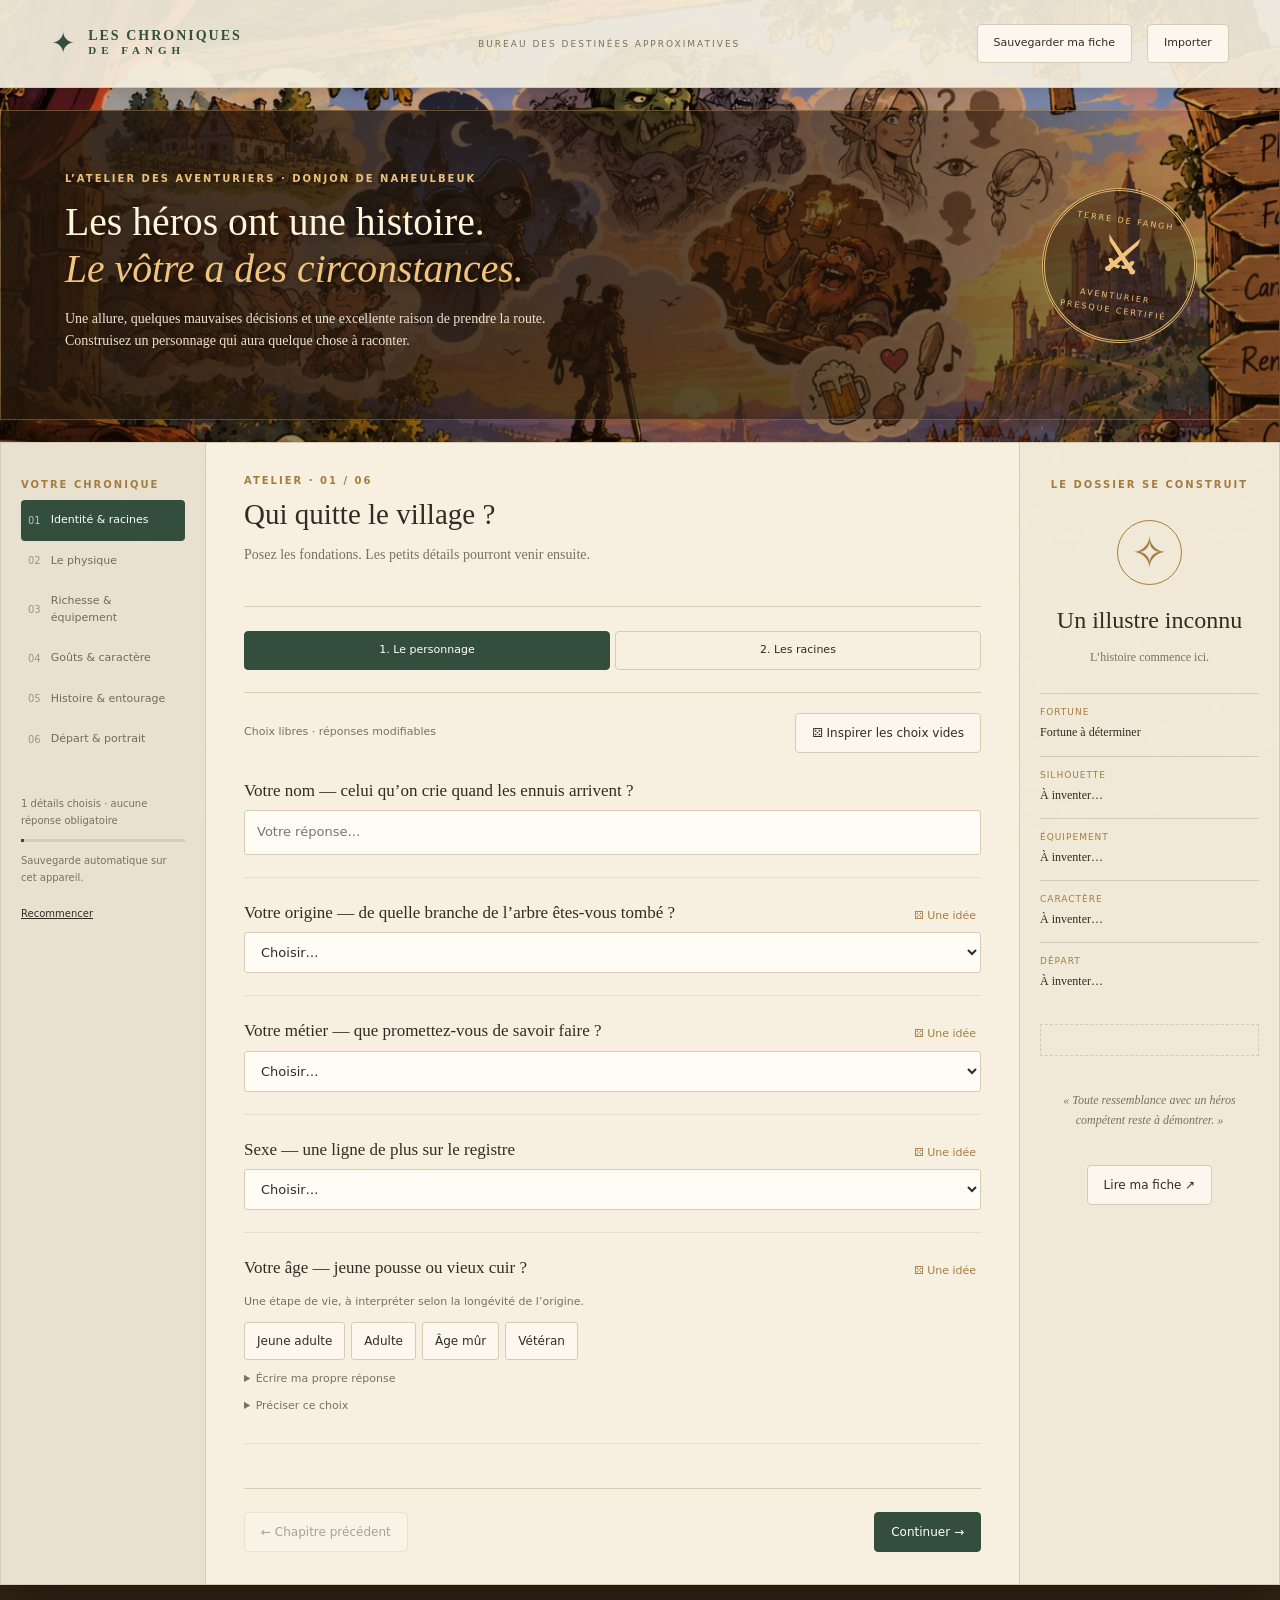
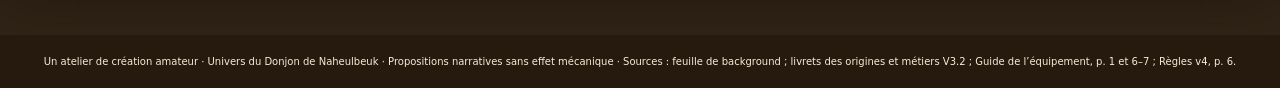
==== index.html @ 0cc98c42 "Add files via upload" ====
<!doctype html><html lang="fr"><meta charset="utf-8"><meta name="viewport" content="width=device-width,initial-scale=1"><meta name="description" content="Un atelier de background pour vos aventuriers du Donjon de Naheulbeuk. Choisissez, inventez, racontez."><title>Les Chroniques de Fangh — Atelier de background</title><link rel="stylesheet" href="style.css"><body><header><a class="brand" href="#">✦ <span>LES CHRONIQUES <small>DE FANGH</small></span></a><span class="topnote">BUREAU DES DESTINÉES APPROXIMATIVES</span><button id="save">Sauvegarder ma fiche</button><button id="load">Importer</button><input id="file" type="file" accept="application/json" hidden></header><div class="intro"><div><p class="eyebrow">L’ATELIER DES AVENTURIERS · DONJON DE NAHEULBEUK</p><h1>Les héros ont une histoire.<br><em>Le vôtre a des circonstances.</em></h1><p>Une allure, quelques mauvaises décisions et une excellente raison de prendre la route.<br>Construisez un personnage qui aura quelque chose à raconter.</p></div><div class="seal" aria-hidden="true"><span>TERRE DE FANGH</span><b>⚔</b><span>AVENTURIER<br>PRESQUE CERTIFIÉ</span></div></div><main><aside><p class="eyebrow">VOTRE CHRONIQUE</p><nav id="steps" aria-label="Étapes de création"></nav><div class="asidefoot"><span id="progressText"></span><div class="track"><div id="progress"></div></div><p>Sauvegarde automatique sur cet appareil.</p><button id="reset" class="quiet">Recommencer</button></div></aside><section class="workspace"><div id="editor"></div><div class="bottomnav"><button id="prev">← Chapitre précédent</button><button id="next" class="primary">La suite de l’histoire →</button></div></section><aside class="preview"><p class="eyebrow">LE DOSSIER SE CONSTRUIT</p><div class="crest">✧</div><h2 id="charName">Un illustre inconnu</h2><p id="charDesc">L’histoire commence ici.</p><div id="recap"></div><p class="inknote">« Toute ressemblance avec un héros compétent reste à démontrer. »</p><button id="showSheet">Lire ma fiche ↗</button></aside></main><footer>Un atelier de création amateur · Univers du Donjon de Naheulbeuk · Propositions narratives sans effet mécanique · Sources : feuille de background ; livrets des origines et métiers V3.2 ; Guide de l’équipement, p. 1 et 6–7 ; Règles v4, p. 6.</footer><dialog id="modal"><button id="close" class="close" aria-label="Fermer">×</button><div id="modalbody"></div></dialog><div id="toast" role="status"></div><script src="data.js"></script><script src="geography-data.js"></script><script src="geography.js"></script><script src="relationships.js"></script><script src="appearance.js"></script><script src="vendor/pdf-lib.min.js"></script><script src="portrait.js"></script><script src="narrative.js"></script><script src="pdf-export.js"></script><script src="app.js"></script></body></html>
---- style.css ----
:root{--paper:#f6efdd;--ink:#302b24;--muted:#79715f;--green:#334e3c;--gold:#a47c3f;--line:#d6cbb4}*{box-sizing:border-box}body{margin:0;background:#eee6d3;color:var(--ink);font:15px/1.6 Georgia,serif;background-image:radial-gradient(#8e795517 .7px,transparent .7px);background-size:6px 6px}button,input,select,textarea{font:inherit}button,a,input,select,textarea{outline-offset:4px}button{cursor:pointer;border:1px solid var(--line);background:#fbf7ee;color:var(--ink);padding:10px 16px;border-radius:4px;font:12px/1.5 system-ui}button:hover{border-color:var(--gold);background:#e9dfc8}header{height:88px;border-bottom:1px solid var(--line);display:flex;align-items:center;gap:15px;padding:0 4vw;background:#f6efdf}.brand{display:flex;gap:13px;color:var(--green);text-decoration:none;font-size:29px;line-height:1.1}.brand span{font:bold 14px Georgia;letter-spacing:2px}.brand small{display:block;font-size:11px;letter-spacing:5px}.topnote{margin:auto;font:9px system-ui;letter-spacing:2px;color:var(--muted)}.intro{max-width:1440px;margin:auto;padding:44px 5vw 38px;display:flex;align-items:center;justify-content:space-between;gap:20px}.eyebrow{font:10px system-ui;letter-spacing:2px;color:var(--gold);font-weight:650}h1{font-size:clamp(30px,3.1vw,46px);line-height:1.18;font-weight:400;margin:15px 0}h1 em{color:var(--green)}.intro p:not(.eyebrow){color:var(--muted);font-size:14px}.seal{transform:rotate(8deg);width:155px;height:155px;border:3px double #a18556;border-radius:50%;display:flex;flex-direction:column;align-items:center;justify-content:center;color:#9c7c49;flex-shrink:0}.seal span{font:8px/1.7 system-ui;letter-spacing:2px;text-align:center}.seal b{font-size:45px;line-height:1.4}main{max-width:1440px;margin:0 auto 50px;display:grid;grid-template-columns:210px minmax(0,1fr) 270px;background:var(--paper);border:1px solid var(--line);box-shadow:0 16px 40px #4d3b1c0d}aside{padding:26px 20px}main>aside:first-child{background:#e9e2cf;border-right:1px solid var(--line)}nav button{display:flex;gap:10px;align-items:center;text-align:left;border:0;background:none;width:100%;padding:12px 7px;color:#716b5e;font-size:12px}nav button.active{background:var(--green);color:#fff}nav button .num{opacity:.65;font-size:10px}nav button .done{margin-left:auto;color:#728661}.asidefoot{margin-top:35px;font:10px/1.7 system-ui;color:var(--muted)}.track{height:3px;background:var(--line);margin:10px 0}.track>div{height:3px;background:var(--green);transition:width .3s}.quiet{border:0;background:transparent;padding-left:0;text-decoration:underline;font-size:10px}.workspace{padding:34px 36px;min-width:0}h2{font-size:29px;line-height:1.3;font-weight:400;margin:10px 0}.lede{color:var(--muted);font-size:14px;margin:0 0 22px}.chapterhead{border-bottom:1px solid var(--line);padding-bottom:18px;margin-bottom:24px}.chapterhead .eyebrow{margin:0}.field{margin:0 0 25px}.field label{display:block;font-size:16px;margin-bottom:7px}.help{font:11px/1.6 system-ui;color:var(--muted);margin:5px 0 10px}input,select,textarea{width:100%;color:var(--ink);border:1px solid var(--line);padding:11px 12px;border-radius:3px;background:#fffcf5;font:13px/1.6 system-ui}textarea{resize:vertical;min-height:85px}.choices{display:flex;flex-wrap:wrap;gap:7px;margin-bottom:10px}.choices button{font-size:11px;padding:8px 10px;text-align:left}.choices button.selected{background:var(--green);border-color:var(--green);color:white}.fieldtop{display:flex;justify-content:space-between;gap:15px}.dice{background:none;padding:0 5px;border:0;white-space:nowrap;color:var(--gold);font-size:11px}.primary{background:var(--green);color:#fff;border-color:var(--green)}.primary:hover{background:#41614a;color:#fff}.bottomnav{display:flex;justify-content:space-between;gap:10px;margin-top:32px;padding-top:23px;border-top:1px solid var(--line)}.preview{border-left:1px solid var(--line);background:#f1ead8;text-align:center}.crest{border:1px solid var(--gold);color:var(--gold);border-radius:50%;width:65px;height:65px;font-size:44px;line-height:65px;margin:30px auto 20px}.preview h2{font-size:24px}.preview>p:not(.eyebrow){font-size:12px;color:var(--muted)}#recap{text-align:left;margin-top:26px}#recap p{font-size:12px;padding:13px 0;border-top:1px solid var(--line);margin:0}#recap b{display:block;font:9px system-ui;letter-spacing:1px;color:var(--gold);margin-bottom:6px}.inknote{font-style:italic;margin:35px 0}.notice{border-left:3px solid var(--gold);padding:12px 15px;background:#e7ddc666;font:12px/1.7 system-ui;margin:18px 0}.toolbar{display:flex;flex-wrap:wrap;gap:8px;margin:22px 0}.sheet h3{font-size:19px;font-weight:400;color:var(--green);border-bottom:1px solid var(--line);padding-bottom:8px;margin-top:26px}.sheet p{font-size:14px;white-space:pre-line}.sheet dl{display:grid;grid-template-columns:155px 1fr;gap:8px 18px;font-size:13px}.sheet dt{color:var(--muted)}.sheet dd{margin:0;white-space:pre-line}.tag{font:10px system-ui;color:var(--gold);letter-spacing:2px}.decorgrid{display:grid;grid-template-columns:1fr 1fr;gap:10px;margin:20px 0}.decor{min-height:115px;position:relative;overflow:hidden;text-align:left;background:linear-gradient(145deg,#d5d9bf,#eee4cc);padding:18px}.decor:before{content:'✧';position:absolute;font:80px Georgia;right:8px;bottom:-18px;color:#64745330}.decor b{display:block;font:16px Georgia;margin-bottom:8px}.decor.selected{outline:2px solid var(--green);background:#dce0cc}.decor small{font-size:11px}.imgpreview{max-width:100%;max-height:500px;display:block;margin:20px auto}.checkline{display:flex;gap:9px;align-items:center;font:12px system-ui}.checkline input{width:auto}dialog{border:1px solid var(--line);border-radius:5px;background:var(--paper);color:var(--ink);max-width:850px;width:92vw;padding:35px;max-height:90vh}dialog::backdrop{background:#1d241bb8}.close{float:right;font-size:20px;padding:0 10px}footer{text-align:center;font:10px/1.7 system-ui;color:var(--muted);padding:0 20px 25px}#toast{position:fixed;bottom:25px;left:50%;transform:translateX(-50%);background:var(--green);color:white;padding:12px 22px;border-radius:4px;font:13px system-ui;display:none;z-index:5}button:disabled{opacity:.4;cursor:default}@media(min-width:1450px){main{margin-left:auto;margin-right:auto}}@media(max-width:1100px){main{grid-template-columns:180px minmax(0,1fr);margin:0 20px 30px}.preview{display:none}.workspace{padding:25px}.topnote{display:none}header{gap:8px}.brand{margin-right:auto}}@media(max-width:650px){header{height:auto;min-height:80px;padding:15px;flex-wrap:wrap}.brand{width:100%;font-size:20px}header button{font-size:10px}.intro{padding:24px}.intro br{display:none}.seal{display:none}main{display:block;margin:0 10px 25px}main>aside:first-child{padding:15px;border-right:0;border-bottom:1px solid var(--line)}nav{display:flex;overflow-x:auto;gap:5px}nav button{width:auto;white-space:nowrap;font-size:10px;padding:8px}.asidefoot{margin-top:8px}.asidefoot p,.asidefoot .quiet{display:none}.workspace{padding:22px 18px}.decorgrid{grid-template-columns:1fr}.bottomnav button{font-size:10px}.sheet dl{grid-template-columns:1fr;gap:4px}.sheet dd{margin-bottom:12px}}@media print{body{background:white}body>header,.intro,body>main,footer,dialog>.close,.toolbar,#toast{display:none!important}dialog{position:static;display:block!important;max-height:none;max-width:none;width:100%;border:0;padding:0;overflow:visible}dialog:not([open]){display:none!important}.sheet h3{break-after:avoid}.sheet dl{break-inside:avoid}.sheet p{orphans:3;widows:3}}
/* Atelier v2 : choix courts et progression par groupes. */
.paneltabs{display:flex;gap:5px;flex-wrap:wrap;padding-bottom:22px;border-bottom:1px solid var(--line);margin-bottom:20px}.paneltabs button{flex:1;white-space:nowrap;background:transparent;font-size:11px}.paneltabs button.active{background:var(--green);color:#fff;border-color:var(--green)}.chaptertools{display:flex;align-items:center;justify-content:space-between;gap:15px;margin-bottom:25px}.chaptertools .help{margin:0}.fieldgrid{display:grid;grid-template-columns:1fr;gap:10px}.fieldgrid>.field{border-bottom:1px solid #d6cbb480;padding:0 0 22px;margin-bottom:12px;min-width:0}.field label{font-size:17px}.field label small{font:10px system-ui;color:var(--muted)}.choices{gap:6px;margin:10px 0}.choices button{background:#fcf8ef;font-size:12px;padding:9px 12px;border-radius:3px;min-height:37px}.choices button:disabled{opacity:.32;text-decoration:line-through;cursor:not-allowed}.tick{display:inline-block;width:16px;opacity:.7}.customanswer,.precision{font:11px/1.6 system-ui;color:var(--muted);margin:10px 0 6px}.customanswer summary,.precision summary{cursor:pointer;display:list-item}.customanswer[open],.precision[open]{padding:10px;background:#e9e0cb70}.customanswer input,.precision input{margin-top:8px;font-size:12px}.customanswer button{margin-top:7px;padding:6px 12px}.clearfield{background:none;border:0;color:var(--muted);font-size:10px;padding:2px 0;text-decoration:underline}.kit{padding:20px 22px;background:#e8e8d8;border:1px solid #bfc6b0;border-radius:4px;margin:25px 0 10px}.kit h3{font-size:20px;font-weight:400;margin:8px 0 15px}.kit p:not(.eyebrow):not(.help){white-space:pre-line;font-size:13px}.kit p:first-child{margin-top:0}.kit p:last-child{margin-bottom:0}.wealthtiers{display:grid;grid-template-columns:repeat(5,1fr);gap:6px;margin:15px 0}.wealthcard{padding:12px 5px;min-width:0;background:#efe5cd}.wealthcard b{font:11px/1.4 system-ui;display:block}.wealthcard span{display:block;font:10px system-ui;color:var(--muted);margin-top:7px}.wealthcard.selected{background:var(--green);color:#fff;border-color:var(--green)}.wealthcard.selected span{color:#e4eadb}.goldrow{display:flex;align-items:center;gap:10px;flex-wrap:wrap}.goldrow label{font:11px system-ui;white-space:nowrap}.goldrow select{width:115px}.goldrow #diceFaces{font-size:30px;color:var(--green)}.validation{background:#ede0c8;border-left:3px solid #af783d;padding:10px 14px;font:12px/1.6 system-ui}.migration{font:11px/1.6 system-ui;background:#e4e8db;border:1px solid #bec6b0;padding:10px 12px;margin-bottom:20px}.migration button{border:0;background:none;text-decoration:underline;padding:0;font-size:11px;color:var(--green)}.creatureline{margin:13px 0}.creatureline label{font:12px system-ui}.outputsection{margin-top:25px;padding-bottom:22px;border-bottom:1px solid var(--line)}.outputsection>p:not(.eyebrow):not(.help){font-size:14px}.outputsection .fieldgrid{grid-template-columns:1fr 1fr;margin-top:20px}.outputsection label:not(.checkline){display:block;font:12px system-ui;margin:12px 0 8px}.minioutfit{font:11px system-ui;color:var(--gold);padding:15px;border:1px dashed var(--line);margin-top:20px}.legacy{font:12px system-ui}.legacy dt{color:var(--gold);margin-top:12px}.legacy dd{white-space:pre-line;margin:4px 0 10px}.sheet .tag{line-height:1.8}dialog .sheet dl{grid-template-columns:180px 1fr}nav button{font-size:11px}.bottomnav{position:relative}header button{font-size:11px}.preview{position:relative}.preview #showSheet{position:sticky;top:20px}.help{line-height:1.7}.notice{line-height:1.7}#modalbody{clear:both}.close{position:sticky;top:0;z-index:2;float:right;background:var(--paper)}@media(min-width:1250px){.workspace{padding:32px 38px}main{grid-template-columns:205px minmax(0,1fr) 260px}}@media(max-width:750px){.wealthtiers{grid-template-columns:repeat(3,1fr)}.goldrow button{font-size:10px}.paneltabs button{font-size:10px;padding:8px}.chaptertools{align-items:flex-start}.chaptertools button{font-size:10px}.outputsection .fieldgrid{grid-template-columns:1fr}}@media(max-width:650px){.fieldgrid{gap:4px}.choices button{font-size:11px;padding:8px 10px}.field label{font-size:16px}.paneltabs{gap:5px}.paneltabs button{white-space:normal}.wealthtiers{grid-template-columns:repeat(2,1fr)}.wealthcard:last-child{grid-column:1/-1}.goldrow{gap:8px}.kit{padding:15px}.decorgrid{grid-template-columns:1fr 1fr}.decor{padding:12px;min-height:115px}.decor b{font-size:15px}.decor small{font-size:10px}.outputsection .toolbar button{font-size:10px}dialog{padding:20px}dialog .sheet dl{grid-template-columns:1fr}.chaptertools>.help{max-width:110px}}@media print{.sheet h3{break-after:avoid}.sheet p{white-space:pre-line}.sheet dl{break-inside:auto}.sheet dt,.sheet dd{break-inside:avoid}.sheet dt{break-after:avoid}.sheet .help{font-size:10px}.sheet .tag{font-size:10px}}
/* Le même atelier illustré accompagne tous les chapitres. */
body{background:#302417 url('assets/atelier-fangh.jpg') center top / cover fixed no-repeat;position:relative;isolation:isolate}body:before{content:'';position:fixed;inset:0;background:linear-gradient(180deg,#20140715,#20140755 35%,#2014078a);z-index:-1;pointer-events:none}header{background:#f6efdfed;box-shadow:0 4px 20px #1e100d35}.intro{min-height:310px;margin:22px auto;padding-top:38px;padding-bottom:38px;background:linear-gradient(90deg,#24170cdb 0%,#24170c9c 60%,#24170c18);border:1px solid #c5a05b66;box-shadow:0 10px 28px #1e100d33}.intro h1{color:#fff5da;text-shadow:0 2px 8px #0008}.intro h1 em{color:#f1c47d}.intro .eyebrow{color:#ebc17a}.intro p:not(.eyebrow){color:#eee3cd}.seal{color:#f1c47d;border-color:#e1ba73;background:#24170c70;margin-right:18px}main{background:#f6efddf5;box-shadow:0 16px 50px #160b0870}.workspace{background:#f8f1e2f7}main>aside:first-child{background:#e9e2cfee}.preview{background:#f1ead8ed}footer{color:#f7ecd7;background:#25190cd6;padding:18px 25px;margin-top:25px}.sheetbanner{width:100%;height:175px;object-fit:cover;object-position:center;display:block;margin-bottom:25px;border-radius:3px}.sheetportrait{text-align:center;margin:24px 0}.sheetportrait img{max-width:100%;max-height:360px;object-fit:contain;border:1px solid var(--line);background:#ede3cf;padding:8px}.narrative-sheet h2{font-size:32px;color:var(--green)}.narrative-sheet .narrative-category{margin-top:25px}.narrative-sheet .narrative-category h3{font-size:21px;padding:10px 14px;background:#e9dfc6;border-left:3px solid var(--gold);margin-bottom:15px}.narrative-sheet p{line-height:1.75}.narrative-sheet .narrative-category p{white-space:pre-line;margin:10px 0}.narrative-sheet .eyebrow{margin-top:12px}.sheetbanner+ .eyebrow{font-size:9px}@media(max-width:650px){body{background-attachment:scroll;background-size:auto 100vh;background-repeat:repeat-y}.intro{margin:12px 10px;min-height:230px;padding:22px;background:linear-gradient(90deg,#24170ce8,#24170c7a)}.intro p:not(.eyebrow){font-size:13px}.intro h1{font-size:30px}.sheetbanner{height:115px}.narrative-sheet h2{font-size:26px}footer{margin-top:15px}}@media print{body{background:white!important}body:before{display:none}dialog{background:white}.sheetbanner{height:125px}.narrative-category{break-inside:auto}.narrative-category h3{break-after:avoid}.narrative-category p{orphans:3;widows:3}.sheetportrait{break-inside:avoid}.sheetportrait img{max-height:250px}}
.geography{width:100%;font:13px/1.65 system-ui}.geography>label,.geography .georow label{display:block;font:12px/1.6 system-ui;margin:17px 0 7px}.georow{display:grid;grid-template-columns:170px minmax(0,1fr);gap:12px}.geosources{margin:18px 0}.geosources article{padding:15px 17px;border-left:3px solid var(--gold);background:#e9dfc980;margin:10px 0}.geosources b{display:block;font:18px Georgia;color:var(--green)}.geosources .tag{font-size:9px;letter-spacing:1px}.geosources p{font-size:12px;margin:8px 0}.geosources a,.catalogue a{color:var(--green);font:11px system-ui;text-decoration:underline}.location-preview{white-space:pre-line;padding:13px;background:#dce4d3;border:1px solid #aeba9f;border-radius:3px;margin-top:16px;font:13px/1.7 Georgia}.catalogue{display:grid;grid-template-columns:1fr 1fr;gap:12px;margin-top:20px}.catalogue article{padding:15px;background:#ece2cc;border:1px solid var(--line)}.catalogue article[hidden]{display:none}.catalogue h3{font-size:19px;color:var(--green);margin:0}.catalogue p{font-size:12px}.catalogue button{display:block;margin-top:10px}.sideequipment{font:11px/1.75 system-ui;max-height:65vh;overflow:auto;padding-right:5px}.sideequipment h3{font:19px Georgia;color:var(--green)}.sideequipment p{white-space:pre-line!important;font-size:11px!important}.workspace #equipmentPreview{position:sticky;top:10px;z-index:2;max-height:220px;overflow:auto;background:#e8e8d8fa;box-shadow:0 6px 14px #2e392015;margin:15px 0 28px}.workspace #equipmentPreview h3{font-size:19px}.workspace #equipmentPreview p{font-size:12px}.workspace #equipmentPreview .help{font-size:10px}@media(max-width:650px){.georow{grid-template-columns:1fr}.catalogue{grid-template-columns:1fr}.geography .georow label{margin-top:9px}.workspace #equipmentPreview{top:4px;max-height:160px;margin-bottom:20px}.workspace #equipmentPreview .eyebrow{font-size:8px;letter-spacing:1px}.workspace #equipmentPreview h3{font-size:17px;margin:6px 0}.workspace #equipmentPreview p:not(.help){font-size:11px}}
.person-card{padding:18px;border:1px solid var(--line);border-radius:4px;background:#eee5d1;margin:14px 0}.person-top{display:flex;align-items:center;justify-content:space-between;gap:15px;margin-bottom:15px}.person-top h3{font:20px Georgia;color:var(--green);margin:0}.person-top button{font-size:10px;padding:5px 9px}.person-grid{display:grid;grid-template-columns:1fr 1fr;gap:12px}.person-card label{font:12px/1.6 system-ui;margin:12px 0 6px}.person-card textarea{min-height:90px}.people-empty{font:14px/1.8 Georgia;background:#eee6d3;border:1px dashed var(--gold);padding:24px;color:var(--muted)}.belief-heading{font:23px Georgia;color:var(--green);padding-top:18px;border-top:2px solid var(--line);margin:15px 0 12px}.event-departure{background:#dce6d5;padding:14px;border:1px solid #a8b59c;line-height:1.8;align-items:flex-start}.event-departure input{margin-top:4px}.event-departure + .help{margin-top:10px}.people-editor .help{font-size:11px}@media(max-width:650px){.person-grid{grid-template-columns:1fr}.person-card{padding:13px}.person-top h3{font-size:18px}.event-departure{padding:11px}}
.origin-redesign .geo-step{font:600 12px/1.7 system-ui;color:var(--green);letter-spacing:.2px;margin:22px 0 9px}.origin-card{background:#e8e3cf;border:1px solid #bbc6ac;padding:16px;margin:16px 0}.origin-card>b{font:22px Georgia;color:var(--green)}.origin-card>p{font:12px/1.7 system-ui}.origin-card button{font-size:11px}.geo-results{display:grid;gap:7px;max-height:300px;overflow:auto;margin:10px 0}.geo-results button{text-align:left;display:flex;flex-direction:column;gap:4px;background:#fcf7eb}.geo-results b{font:16px Georgia;color:var(--green)}.geo-results small{font:10px/1.5 system-ui;color:var(--muted)}.origin-redesign .checkline{font:12px/1.8 system-ui;margin-bottom:22px}.origin-redesign .location-preview{margin:22px 0 15px}.fieldtop label{line-height:1.5;max-width:90%}@media(max-width:650px){.origin-card{padding:13px}.origin-redesign .geo-step{margin-top:18px}.geo-results{max-height:230px}.fieldtop label{font-size:15px}}
.catalogue-root{border:1px solid var(--line);background:#e7dec8;margin:15px 0;padding:12px}.catalogue-root>summary{cursor:pointer;font:bold 19px Georgia;color:var(--green);padding:6px}.catalogue-root small{font:10px system-ui;color:var(--muted);margin-left:10px}.catalogue-region{background:#f7efdf;border:1px solid var(--line);padding:10px;margin:10px 0 0 12px}.catalogue-region>summary{font:16px Georgia;cursor:pointer;color:var(--green)}.creature-preference{border:1px solid var(--line);padding:14px;margin:16px 0;background:#eee6d4}.creature-preference h3{font:18px/1.5 Georgia;color:var(--green)}.creature-preference details{padding:9px 0;border-top:1px solid var(--line)}.creature-preference summary{cursor:pointer;font:12px system-ui}.selected-creatures{display:flex;gap:5px;flex-wrap:wrap;margin-bottom:12px}.selected-creatures button{font-size:10px;background:var(--green);color:white;padding:5px 8px}.creature-preference>label{font:12px/1.6 system-ui;margin-top:12px}.creature-preference .checkline{padding:12px;background:#e1e7d7}.hair-row-label{font:12px system-ui;color:var(--green)}@media(max-width:650px){.catalogue-root{padding:8px}.catalogue-region{margin-left:5px}.creature-preference{padding:10px}.catalogue-root>summary{font-size:17px}}
.portrait-editor{display:flex;align-items:flex-start;gap:20px;margin:18px 0}.portrait-frame{position:relative;display:block;overflow:hidden;flex:0 0 145px;width:145px;aspect-ratio:4/5;padding:0;border:1px solid #9b8257;border-radius:2px;background:#f3eddf;color:var(--green);text-align:center}.portrait-frame img{display:block;width:100%;height:100%;object-fit:cover}.portrait-frame span{display:block;line-height:1.7;padding:12px;font:16px/1.7 Georgia}.portrait-frame small{font:11px/1.5 system-ui}.portrait-settings{flex:1;min-width:0}.portrait-settings label{display:block;font:11px system-ui;margin:9px 0}.portrait-settings input[type=range]{display:block;width:100%;padding:0;margin-top:5px;accent-color:var(--green)}.sheet-first{display:grid;grid-template-columns:145px 1fr;gap:22px;align-items:start;border-bottom:1px solid var(--line);padding-bottom:16px;margin-bottom:18px}.sheet-first .portrait-editor{display:block;margin:0}.sheet-first .portrait-settings{margin-top:12px}.narrative-sheet{background:#fffdf8}.narrative-sheet .narrative-category h3{font:600 19px/1.3 Georgia;color:#344b3a;border-bottom:1px solid #c8b68c;padding-bottom:6px;margin:21px 0 9px}.narrative-category h3 span{font:10px system-ui;color:#8b7044;margin-right:5px}.narrative-sheet .narrative-category p{font:15px/1.5 Georgia;margin:7px 0;white-space:pre-line}.narrative-sheet .sheet-first h2{font:30px/1.15 Georgia}.narrative-sheet .sheetbanner{display:none}@media(max-width:550px){.portrait-editor{gap:12px}.portrait-frame{flex-basis:115px;width:115px}.sheet-first{grid-template-columns:115px 1fr;gap:14px}.sheet-first .portrait-settings{grid-column:1/-1}.narrative-sheet .sheet-first h2{font-size:24px}}@media print{.portrait-settings,.sheet [data-pdf]{display:none!important}.portrait-frame{border:1px solid #aaa;pointer-events:none}.narrative-sheet{background:white!important}.sheet-first{grid-template-columns:120px 1fr}.narrative-sheet .narrative-category p{font-size:11pt;line-height:1.25}.narrative-sheet .narrative-category h3{font-size:14pt}}
.recap-row{display:grid;grid-template-columns:minmax(110px,30%) 1fr;gap:12px;border-bottom:1px solid #d8cfbd70;padding:5px 0;font:13px/1.4 Georgia}.recap-row b{font-weight:600;color:#354536}.recap-row span{white-space:pre-line;overflow-wrap:anywhere}@media(max-width:500px){.recap-row{grid-template-columns:1fr;gap:2px}}@media print{.recap-row{font-size:10pt;grid-template-columns:145px 1fr;break-inside:avoid}}
.narrative-sheet{position:relative;isolation:isolate}.narrative-sheet::after{content:"";position:absolute;right:0;bottom:22px;width:330px;height:220px;background:url('assets/pdf/souvenirs-v1.png') center/contain no-repeat;opacity:.15;pointer-events:none;z-index:-1}@media print{.narrative-sheet::after{display:none}}
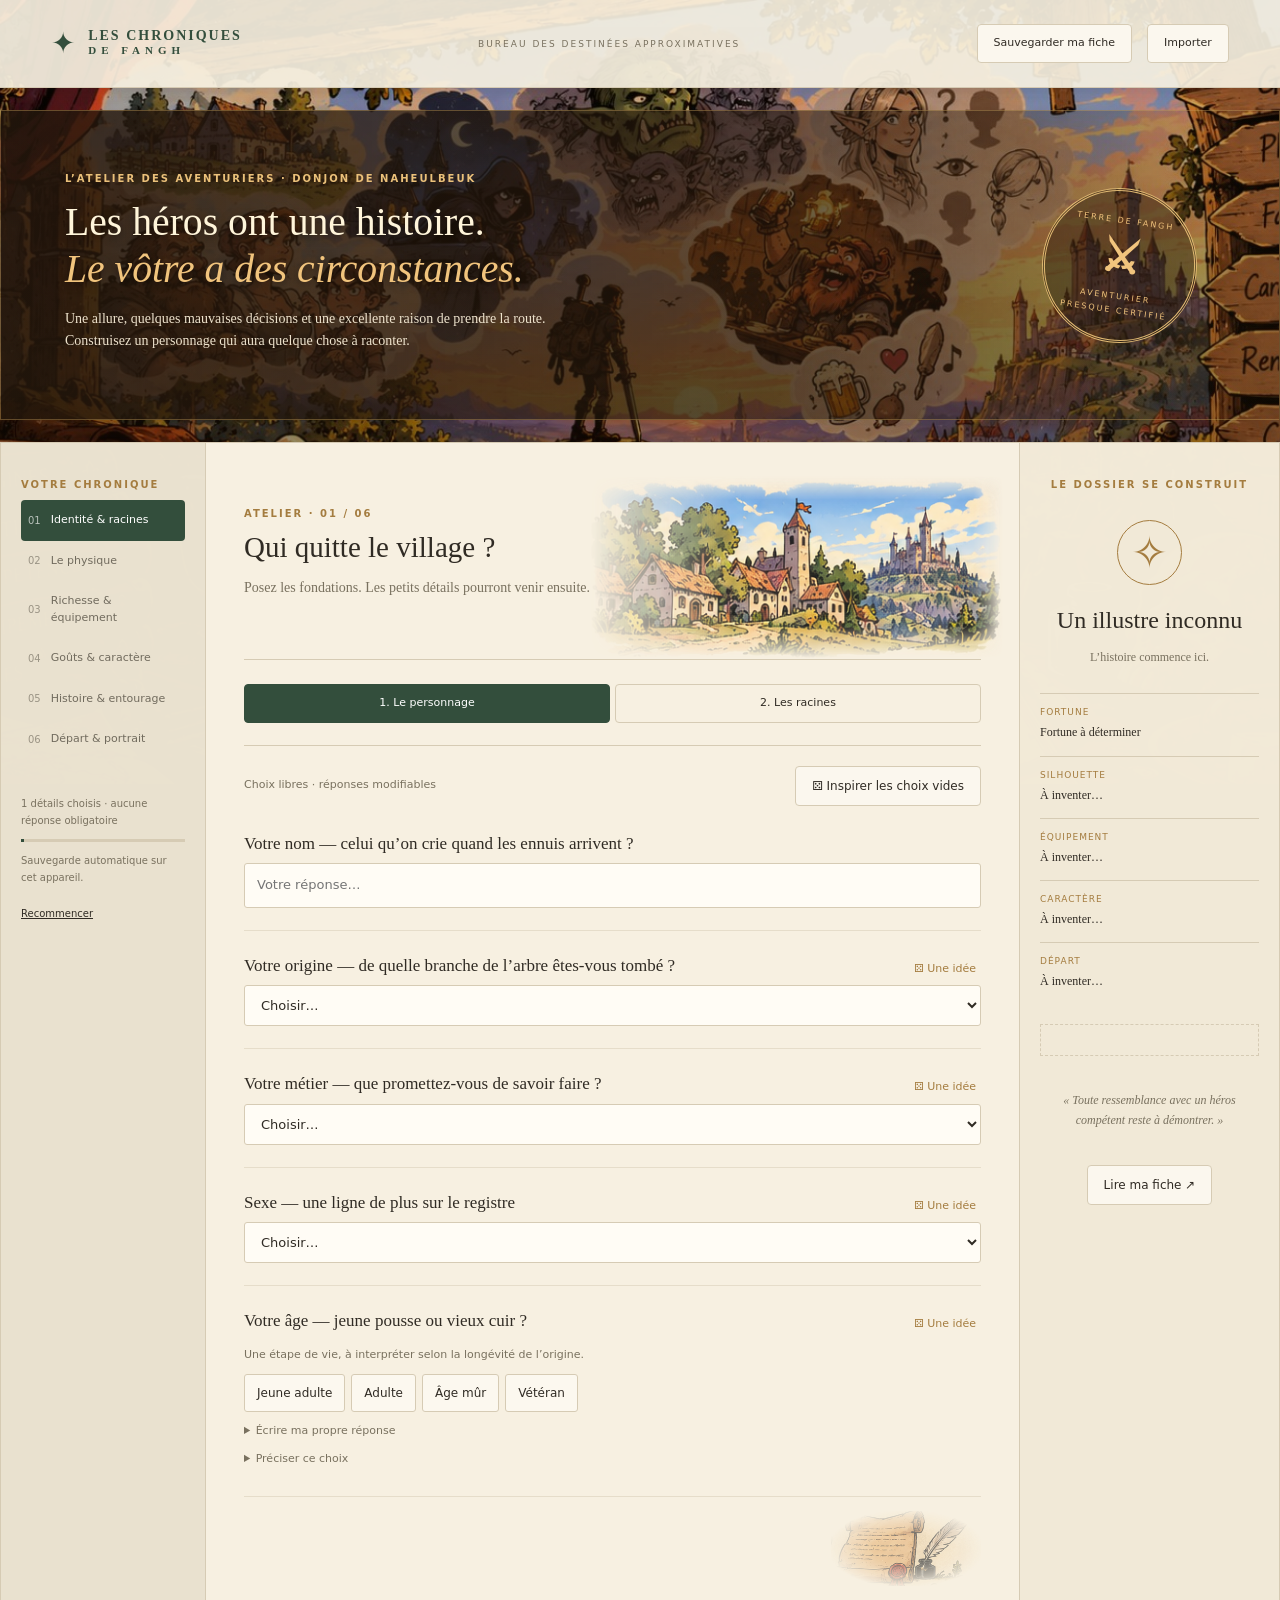
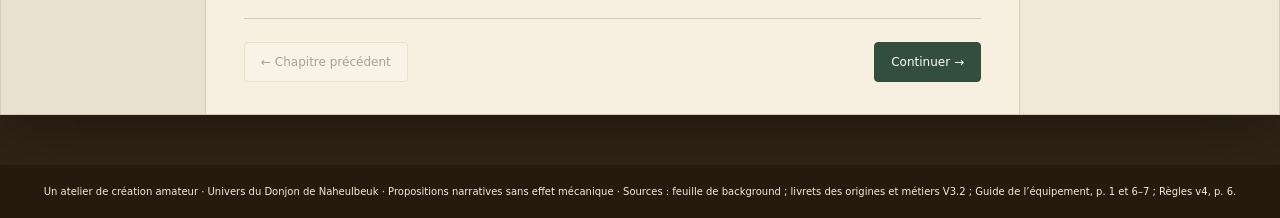
==== commit d7891c1e: "Add files via upload" ====
--- a/index.html
+++ b/index.html
@@ -1 +1 @@
-<!doctype html><html lang="fr"><meta charset="utf-8"><meta name="viewport" content="width=device-width,initial-scale=1"><meta name="description" content="Un atelier de background pour vos aventuriers du Donjon de Naheulbeuk. Choisissez, inventez, racontez."><title>Les Chroniques de Fangh — Atelier de background</title><link rel="stylesheet" href="style.css"><body><header><a class="brand" href="#">✦ <span>LES CHRONIQUES <small>DE FANGH</small></span></a><span class="topnote">BUREAU DES DESTINÉES APPROXIMATIVES</span><button id="save">Sauvegarder ma fiche</button><button id="load">Importer</button><input id="file" type="file" accept="application/json" hidden></header><div class="intro"><div><p class="eyebrow">L’ATELIER DES AVENTURIERS · DONJON DE NAHEULBEUK</p><h1>Les héros ont une histoire.<br><em>Le vôtre a des circonstances.</em></h1><p>Une allure, quelques mauvaises décisions et une excellente raison de prendre la route.<br>Construisez un personnage qui aura quelque chose à raconter.</p></div><div class="seal" aria-hidden="true"><span>TERRE DE FANGH</span><b>⚔</b><span>AVENTURIER<br>PRESQUE CERTIFIÉ</span></div></div><main><aside><p class="eyebrow">VOTRE CHRONIQUE</p><nav id="steps" aria-label="Étapes de création"></nav><div class="asidefoot"><span id="progressText"></span><div class="track"><div id="progress"></div></div><p>Sauvegarde automatique sur cet appareil.</p><button id="reset" class="quiet">Recommencer</button></div></aside><section class="workspace"><div id="editor"></div><div class="bottomnav"><button id="prev">← Chapitre précédent</button><button id="next" class="primary">La suite de l’histoire →</button></div></section><aside class="preview"><p class="eyebrow">LE DOSSIER SE CONSTRUIT</p><div class="crest">✧</div><h2 id="charName">Un illustre inconnu</h2><p id="charDesc">L’histoire commence ici.</p><div id="recap"></div><p class="inknote">« Toute ressemblance avec un héros compétent reste à démontrer. »</p><button id="showSheet">Lire ma fiche ↗</button></aside></main><footer>Un atelier de création amateur · Univers du Donjon de Naheulbeuk · Propositions narratives sans effet mécanique · Sources : feuille de background ; livrets des origines et métiers V3.2 ; Guide de l’équipement, p. 1 et 6–7 ; Règles v4, p. 6.</footer><dialog id="modal"><button id="close" class="close" aria-label="Fermer">×</button><div id="modalbody"></div></dialog><div id="toast" role="status"></div><script src="data.js"></script><script src="geography-data.js"></script><script src="geography.js"></script><script src="relationships.js"></script><script src="appearance.js"></script><script src="vendor/pdf-lib.min.js"></script><script src="portrait.js"></script><script src="narrative.js"></script><script src="pdf-export.js"></script><script src="app.js"></script></body></html>
+<!doctype html><html lang="fr"><meta charset="utf-8"><meta name="viewport" content="width=device-width,initial-scale=1"><meta name="description" content="Un atelier de background pour vos aventuriers du Donjon de Naheulbeuk. Choisissez, inventez, racontez."><title>Les Chroniques de Fangh — Atelier de background</title><link rel="stylesheet" href="style.css"><body><header><a class="brand" href="#">✦ <span>LES CHRONIQUES <small>DE FANGH</small></span></a><span class="topnote">BUREAU DES DESTINÉES APPROXIMATIVES</span><button id="save">Sauvegarder ma fiche</button><button id="load">Importer</button><input id="file" type="file" accept="application/json" hidden></header><div class="intro"><div><p class="eyebrow">L’ATELIER DES AVENTURIERS · DONJON DE NAHEULBEUK</p><h1>Les héros ont une histoire.<br><em>Le vôtre a des circonstances.</em></h1><p>Une allure, quelques mauvaises décisions et une excellente raison de prendre la route.<br>Construisez un personnage qui aura quelque chose à raconter.</p></div><div class="seal" aria-hidden="true"><span>TERRE DE FANGH</span><b>⚔</b><span>AVENTURIER<br>PRESQUE CERTIFIÉ</span></div></div><main><aside><p class="eyebrow">VOTRE CHRONIQUE</p><nav id="steps" aria-label="Étapes de création"></nav><div class="asidefoot"><span id="progressText"></span><div class="track"><div id="progress"></div></div><p>Sauvegarde automatique sur cet appareil.</p><button id="reset" class="quiet">Recommencer</button></div></aside><section class="workspace"><div id="editor"></div><div class="bottomnav"><button id="prev">← Chapitre précédent</button><button id="next" class="primary">La suite de l’histoire →</button></div></section><aside class="preview"><p class="eyebrow">LE DOSSIER SE CONSTRUIT</p><div class="crest">✧</div><h2 id="charName">Un illustre inconnu</h2><p id="charDesc">L’histoire commence ici.</p><div id="recap"></div><p class="inknote">« Toute ressemblance avec un héros compétent reste à démontrer. »</p><button id="showSheet">Lire ma fiche ↗</button></aside></main><footer>Un atelier de création amateur · Univers du Donjon de Naheulbeuk · Propositions narratives sans effet mécanique · Sources : feuille de background ; livrets des origines et métiers V3.2 ; Guide de l’équipement, p. 1 et 6–7 ; Règles v4, p. 6.</footer><dialog id="modal"><button id="close" class="close" aria-label="Fermer">×</button><div id="modalbody"></div></dialog><div id="toast" role="status"></div><script src="data.js"></script><script src="geography-data.js"></script><script src="geography.js"></script><script src="relationships.js"></script><script src="appearance.js"></script><script src="vendor/pdf-lib.min.js"></script><script src="portrait.js"></script><script src="narrative.js"></script><script src="pdf-export.js"></script><script src="illustrations.js"></script><script src="app.js"></script></body></html>
--- a/style.css
+++ b/style.css
@@ -10,3 +10,15 @@
 .portrait-editor{display:flex;align-items:flex-start;gap:20px;margin:18px 0}.portrait-frame{position:relative;display:block;overflow:hidden;flex:0 0 145px;width:145px;aspect-ratio:4/5;padding:0;border:1px solid #9b8257;border-radius:2px;background:#f3eddf;color:var(--green);text-align:center}.portrait-frame img{display:block;width:100%;height:100%;object-fit:cover}.portrait-frame span{display:block;line-height:1.7;padding:12px;font:16px/1.7 Georgia}.portrait-frame small{font:11px/1.5 system-ui}.portrait-settings{flex:1;min-width:0}.portrait-settings label{display:block;font:11px system-ui;margin:9px 0}.portrait-settings input[type=range]{display:block;width:100%;padding:0;margin-top:5px;accent-color:var(--green)}.sheet-first{display:grid;grid-template-columns:145px 1fr;gap:22px;align-items:start;border-bottom:1px solid var(--line);padding-bottom:16px;margin-bottom:18px}.sheet-first .portrait-editor{display:block;margin:0}.sheet-first .portrait-settings{margin-top:12px}.narrative-sheet{background:#fffdf8}.narrative-sheet .narrative-category h3{font:600 19px/1.3 Georgia;color:#344b3a;border-bottom:1px solid #c8b68c;padding-bottom:6px;margin:21px 0 9px}.narrative-category h3 span{font:10px system-ui;color:#8b7044;margin-right:5px}.narrative-sheet .narrative-category p{font:15px/1.5 Georgia;margin:7px 0;white-space:pre-line}.narrative-sheet .sheet-first h2{font:30px/1.15 Georgia}.narrative-sheet .sheetbanner{display:none}@media(max-width:550px){.portrait-editor{gap:12px}.portrait-frame{flex-basis:115px;width:115px}.sheet-first{grid-template-columns:115px 1fr;gap:14px}.sheet-first .portrait-settings{grid-column:1/-1}.narrative-sheet .sheet-first h2{font-size:24px}}@media print{.portrait-settings,.sheet [data-pdf]{display:none!important}.portrait-frame{border:1px solid #aaa;pointer-events:none}.narrative-sheet{background:white!important}.sheet-first{grid-template-columns:120px 1fr}.narrative-sheet .narrative-category p{font-size:11pt;line-height:1.25}.narrative-sheet .narrative-category h3{font-size:14pt}}
 .recap-row{display:grid;grid-template-columns:minmax(110px,30%) 1fr;gap:12px;border-bottom:1px solid #d8cfbd70;padding:5px 0;font:13px/1.4 Georgia}.recap-row b{font-weight:600;color:#354536}.recap-row span{white-space:pre-line;overflow-wrap:anywhere}@media(max-width:500px){.recap-row{grid-template-columns:1fr;gap:2px}}@media print{.recap-row{font-size:10pt;grid-template-columns:145px 1fr;break-inside:avoid}}
 .narrative-sheet{position:relative;isolation:isolate}.narrative-sheet::after{content:"";position:absolute;right:0;bottom:22px;width:330px;height:220px;background:url('assets/pdf/souvenirs-v1.png') center/contain no-repeat;opacity:.15;pointer-events:none;z-index:-1}@media print{.narrative-sheet::after{display:none}}
+
+/* Dessins intégrés au papier : fenêtres sur les deux planches du projet. */
+.form-art{position:relative;aspect-ratio:var(--art-ratio);overflow:hidden;pointer-events:none;user-select:none;mix-blend-mode:multiply}
+.form-art img{position:absolute;display:block;max-width:none;height:auto;pointer-events:none}
+.chapterhead{position:relative;isolation:isolate;min-height:185px;padding-right:37%;display:flex;flex-direction:column;justify-content:center}
+.chapterhead>.eyebrow,.chapterhead>h2,.chapterhead>.lede{position:relative;z-index:1}
+.chapterhead>.lede{margin-bottom:8px}
+.chapter-art{position:absolute;right:-22px;top:50%;transform:translateY(-50%);width:min(56%,var(--art-max-width));opacity:.88;z-index:0;-webkit-mask-image:linear-gradient(90deg,transparent 0%,#000 34%,#000 93%,transparent),linear-gradient(0deg,transparent,#000 18%,#000 87%,transparent);-webkit-mask-composite:source-in;mask-image:linear-gradient(90deg,transparent 0%,#000 34%,#000 93%,transparent),linear-gradient(0deg,transparent,#000 18%,#000 87%,transparent);mask-composite:intersect}
+.form-signature{width:min(150px,var(--signature-max-width));margin:2px 0 12px auto;opacity:.53;-webkit-mask-image:radial-gradient(ellipse at center,#000 30%,transparent 74%);mask-image:radial-gradient(ellipse at center,#000 30%,transparent 74%)}
+@media(min-width:1101px) and (max-width:1270px){.chapterhead{padding-right:32%}.chapter-art{width:min(49%,var(--art-max-width));opacity:.7}.chapterhead h2{font-size:26px}}
+@media(max-width:720px){.chapterhead{min-height:155px;padding-right:17%;padding-bottom:20px}.chapter-art{right:-12px;width:min(57%,var(--art-max-width));opacity:.28;-webkit-mask-image:linear-gradient(90deg,transparent,#000 65%),linear-gradient(0deg,transparent,#000 30%,#000 80%,transparent);mask-image:linear-gradient(90deg,transparent,#000 65%),linear-gradient(0deg,transparent,#000 30%,#000 80%,transparent)}.chapterhead h2{font-size:27px}.chapterhead .lede{max-width:94%}.form-signature{width:min(120px,var(--signature-max-width));opacity:.4}}
+@media print{.form-art{display:none!important}.chapterhead{padding-right:0;min-height:0}}
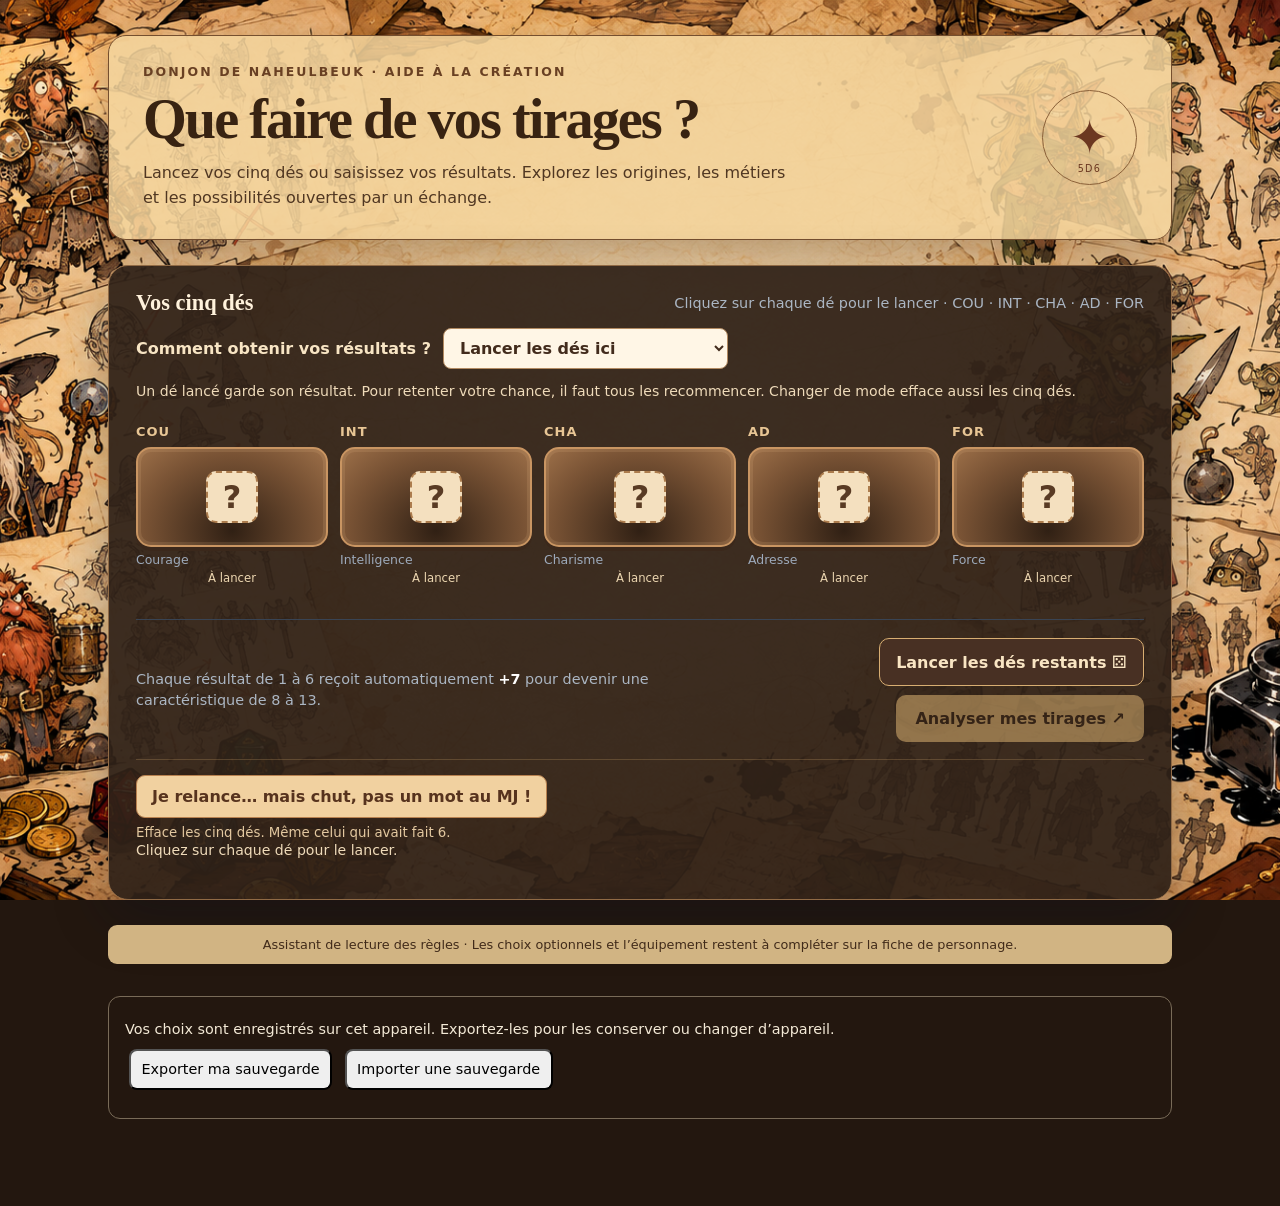
==== commit 42406742: "Add files via upload" ====
--- a/index.html
+++ b/index.html
@@ -1 +1,6 @@
-<!doctype html><html lang="fr"><meta charset="utf-8"><meta name="viewport" content="width=device-width,initial-scale=1"><meta name="description" content="Un atelier de background pour vos aventuriers du Donjon de Naheulbeuk. Choisissez, inventez, racontez."><title>Les Chroniques de Fangh — Atelier de background</title><link rel="stylesheet" href="style.css"><body><header><a class="brand" href="#">✦ <span>LES CHRONIQUES <small>DE FANGH</small></span></a><span class="topnote">BUREAU DES DESTINÉES APPROXIMATIVES</span><button id="save">Sauvegarder ma fiche</button><button id="load">Importer</button><input id="file" type="file" accept="application/json" hidden></header><div class="intro"><div><p class="eyebrow">L’ATELIER DES AVENTURIERS · DONJON DE NAHEULBEUK</p><h1>Les héros ont une histoire.<br><em>Le vôtre a des circonstances.</em></h1><p>Une allure, quelques mauvaises décisions et une excellente raison de prendre la route.<br>Construisez un personnage qui aura quelque chose à raconter.</p></div><div class="seal" aria-hidden="true"><span>TERRE DE FANGH</span><b>⚔</b><span>AVENTURIER<br>PRESQUE CERTIFIÉ</span></div></div><main><aside><p class="eyebrow">VOTRE CHRONIQUE</p><nav id="steps" aria-label="Étapes de création"></nav><div class="asidefoot"><span id="progressText"></span><div class="track"><div id="progress"></div></div><p>Sauvegarde automatique sur cet appareil.</p><button id="reset" class="quiet">Recommencer</button></div></aside><section class="workspace"><div id="editor"></div><div class="bottomnav"><button id="prev">← Chapitre précédent</button><button id="next" class="primary">La suite de l’histoire →</button></div></section><aside class="preview"><p class="eyebrow">LE DOSSIER SE CONSTRUIT</p><div class="crest">✧</div><h2 id="charName">Un illustre inconnu</h2><p id="charDesc">L’histoire commence ici.</p><div id="recap"></div><p class="inknote">« Toute ressemblance avec un héros compétent reste à démontrer. »</p><button id="showSheet">Lire ma fiche ↗</button></aside></main><footer>Un atelier de création amateur · Univers du Donjon de Naheulbeuk · Propositions narratives sans effet mécanique · Sources : feuille de background ; livrets des origines et métiers V3.2 ; Guide de l’équipement, p. 1 et 6–7 ; Règles v4, p. 6.</footer><dialog id="modal"><button id="close" class="close" aria-label="Fermer">×</button><div id="modalbody"></div></dialog><div id="toast" role="status"></div><script src="data.js"></script><script src="geography-data.js"></script><script src="geography.js"></script><script src="relationships.js"></script><script src="appearance.js"></script><script src="vendor/pdf-lib.min.js"></script><script src="portrait.js"></script><script src="narrative.js"></script><script src="pdf-export.js"></script><script src="illustrations.js"></script><script src="app.js"></script></body></html>
+<!doctype html>
+<html lang="fr"><head><meta charset="utf-8"><meta name="viewport" content="width=device-width,initial-scale=1"><meta name="theme-color" content="#18202d"><meta name="description" content="Analysez vos cinq jets pour découvrir les origines et métiers accessibles dans le JDR Naheulbeuk."><title>Création de personnage · Naheulbeuk</title><link rel="stylesheet" href="styles.css"></head>
+<body><main class="shell"><header class="top"><div><p class="eyebrow">DONJON DE NAHEULBEUK · AIDE À LA CRÉATION</p><h1>Que faire de vos tirages&nbsp;?</h1><p class="intro">Lancez vos cinq dés ou saisissez vos résultats. Explorez les origines, les métiers et les possibilités ouvertes par un échange.</p></div><div class="sigil" aria-hidden="true">✦<small>5D6</small></div></header>
+<section class="input-panel" aria-labelledby="input-title"><div class="section-top"><h2 id="input-title">Vos cinq dés</h2><span>Cliquez sur chaque dé pour le lancer · COU · INT · CHA · AD · FOR</span></div><form id="dice-form" novalidate><label class="dice-mode" for="dice-entry-mode">Comment obtenir vos résultats ? <select id="dice-entry-mode"><option value="random">Lancer les dés ici</option><option value="manual">Saisir mes propres tirages</option></select></label><p class="dice-mode-help">Un dé lancé garde son résultat. Pour retenter votre chance, il faut tous les recommencer. Changer de mode efface aussi les cinq dés.</p><div class="dice-grid" id="dice-grid"></div><div class="form-foot"><p>Chaque résultat de 1 à 6 reçoit automatiquement <strong>+7</strong> pour devenir une caractéristique de 8 à 13.</p><div class="form-actions"><button type="button" class="random-roll" id="roll-random">Lancer les dés restants <span aria-hidden="true">⚄</span></button><button type="submit" class="primary" id="analyze-dice" disabled>Analyser mes tirages <span aria-hidden="true">↗</span></button></div></div><div class="dice-reset-row"><button type="button" class="dice-reset" id="reset-dice">Je relance… mais chut, pas un mot au MJ !</button><small>Efface les cinq dés. Même celui qui avait fait 6.</small></div><p id="dice-status" class="dice-status" role="status" aria-live="polite" aria-atomic="true"></p></form><p id="form-error" class="error" role="alert" hidden></p></section>
+<section id="results" class="results" hidden aria-live="polite"><div class="results-head"><div><p class="eyebrow">RÉSULTATS</p><h2>Vos possibilités</h2><p id="roll-summary"></p></div><div class="summary-badges" id="summary-badges"></div></div><div class="browser-layout"><div class="possibilities" id="possibilities" aria-label="Origines et métiers possibles"></div><aside class="selection-panel" id="selection-panel" aria-live="polite"><div class="empty-selection"><span aria-hidden="true">✧</span><h3>Votre personnage prend forme ici</h3><p>Choisissez une origine et un métier dans la liste. Leurs caractéristiques et compétences apparaîtront à cet endroit.</p></div></aside></div><div class="legacy-detail" hidden><div class="mode-row" role="group" aria-label="Afficher les possibilités"><button class="mode active" data-mode="all" type="button">Toutes</button><button class="mode" data-mode="direct" type="button">Sans échange</button><button class="mode" data-mode="swap" type="button">Avec échange</button></div><p class="hint">Un échange permute deux caractéristiques une seule fois. Les profils combinés possèdent déjà leur origine et leur métier.</p><div id="origin-list" class="origin-list"></div></div><details class="method"><summary>Comment sont calculées les valeurs&nbsp;?</summary><p>Les seuils portent sur les caractéristiques affichées. La Force au-dessus de 12 augmente les dégâts de contact et à distance de 1 par point ; à 8 ou moins, elle réduit l’impact de 1. L’Adresse au-dessus de 12 accorde +1 en Attaque ou Parade, au choix ; à 8 ou moins, elle impose −1 dans l’une des deux. L’Intelligence au-dessus de 12 ajoute 1 dégât de sort par point lorsque le sort est concerné.</p><p>Les moyennes sont arrondies au supérieur, à l’avantage du joueur : MAGPHYS = (INT + AD) / 2 ; MAGPSY = (INT + CHA) / 2 ; RESMAG = (COU + INT + FOR) / 3. Par exemple, INT 11 et CHA 12 donnent MAGPSY 12. Les EV du mage obtenues par division suivent le même arrondi.</p><p>Les valeurs d’AT/PRD propres à une origine ou un métier sont appliquées avant les choix indiqués. L’Assassin a déjà son bonus d’Adresse inclus dans AT 11. Les possibilités Homme-bête sont signalées comme soumises au tirage de version et aux choix du MJ. Les spécialités de Mage et les divinités restent hors du périmètre.</p><p>Sources : Règles de base v4 ; Livret des origines et métiers V3.2 ; Livret des compétences V3 ; suppléments fournis. Les profils issus de suppléments non officiels sont signalés.</p></details></section>
+<footer>Assistant de lecture des règles · Les choix optionnels et l’équipement restent à compléter sur la fiche de personnage.</footer></main><dialog id="moote-info" class="moote-dialog" aria-labelledby="moote-info-title"><h2 id="moote-info-title">Non officiel mais super fun</h2><p>Ces quatre profils viennent du supplément Semi-hommes du Mooté : Semi-homme de la Loi, mage culinaire hobbit, paladin de Picrate et paladin de Jord’hun.</p><p>Chacun forme un profil complet avec ses propres règles. Leur utilisation demande l’accord de votre MJ. La cuisine, le jardinage et les tavernes n’attendent plus que vous !</p><form method="dialog"><button type="submit" class="primary">Compris, j’en parle au MJ !</button></form></dialog><script type="module" src="app.js"></script></body></html>
--- a/styles.css
+++ b/styles.css
@@ -0,0 +1,103 @@
+:root{font-family:Inter,ui-sans-serif,system-ui,-apple-system,Segoe UI,Arial,sans-serif;color:#e9e8e2;background:#111722;font-size:16px}*{box-sizing:border-box}body{margin:0;background:radial-gradient(circle at 82% 0%,#293343 0%,transparent 36%),#111722;min-height:100vh}button,input,select{font:inherit}button{cursor:pointer}button:focus-visible,input:focus-visible,select:focus-visible,summary:focus-visible{outline:3px solid #f6bd69;outline-offset:3px}.shell{max-width:1210px;margin:auto;padding:35px 28px 55px}.top{display:flex;align-items:center;justify-content:space-between;gap:20px;margin-bottom:25px}.eyebrow{color:#e9ae68;font-size:.78rem;font-weight:800;letter-spacing:.17em;margin:0 0 10px}h1,h2,h3,p{margin-top:0}h1{font-family:Georgia,serif;font-size:clamp(2.25rem,4.4vw,4.3rem);line-height:1.07;letter-spacing:-.035em;margin-bottom:12px;color:#fff7e7}.intro{color:#bfc6cf;max-width:650px;line-height:1.55;margin:0}.sigil{width:95px;height:95px;flex:none;border:1px solid #9f7956;border-radius:50%;display:flex;align-items:center;justify-content:center;color:#eab575;font-size:3rem;position:relative;box-shadow:0 0 0 8px #eab5750a}.sigil small{position:absolute;bottom:10px;font-size:.6rem;letter-spacing:.14em}.input-panel{background:#1d2634;border:1px solid #4a4b49;border-radius:20px;padding:24px 27px;box-shadow:0 18px 55px #080e1d55}.section-top,.form-foot,.results-head{display:flex;align-items:center;justify-content:space-between;gap:20px}.section-top h2{font-family:Georgia,serif;color:#fff2dc;margin:0;font-size:1.4rem}.section-top span{font-size:.9rem;color:#abb6c3}.dice-grid{display:grid;grid-template-columns:repeat(5,minmax(0,1fr));gap:12px;margin:22px 0}.die label{display:block;color:#e8c695;letter-spacing:.08em;font-size:.81rem;font-weight:800;margin-bottom:8px}.die input{width:100%;height:65px;border:1px solid #5a6372;border-radius:11px;background:#121a26;color:white;font-size:1.65rem;font-weight:700;text-align:center}.die input:focus{border-color:#f6bd69}.die small{display:block;color:#9daabb;margin-top:5px;font-size:.78rem}.form-foot{border-top:1px solid #394454;padding-top:18px}.form-foot p{color:#abb6c3;margin:0;line-height:1.4;font-size:.9rem;max-width:610px}.form-foot strong{color:#fff}.primary{background:#e7aa63;color:#19212d;border:0;padding:14px 19px;border-radius:10px;font-weight:800;white-space:nowrap}.primary:hover{background:#ffc27b}.error{color:#ffbcac;background:#502d2b;padding:10px;border-radius:8px;margin:15px 0 0}.results{margin-top:32px}.results-head h2{font-family:Georgia,serif;font-size:2rem;color:#fff4df;margin:0 0 6px}.results-head p:last-child{color:#b9c3cf;margin:0}.summary-badges{display:flex;gap:8px;flex-wrap:wrap}.summary-badges span{border:1px solid #636a74;border-radius:30px;padding:8px 12px;font-size:.88rem;color:#e4e9ed}.mode-row{display:flex;gap:6px;background:#222c3a;padding:5px;width:max-content;border-radius:11px;margin:24px 0 10px}.mode{border:0;background:transparent;color:#b9c4d0;border-radius:8px;padding:10px 15px;font-weight:650}.mode.active{color:#211b12;background:#ebba7d}.hint{font-size:.88rem;color:#9cabb9;margin-bottom:16px}.origin-list{display:grid;gap:12px}.origin{background:#1b2532;border:1px solid #394453;border-radius:14px;overflow:hidden}.origin.direct{border-left:4px solid #edb979}.origin.swap-only{border-left:4px solid #637f9b}.origin summary{cursor:pointer;padding:17px 19px;list-style:none;display:flex;align-items:center;justify-content:space-between;gap:12px}.origin summary::-webkit-details-marker{display:none}.origin summary:after{content:'⌄';font-size:1.5rem;color:#bc9b76}.origin[open] summary:after{transform:rotate(180deg)}.origin-title{font-size:1.14rem;font-weight:750;color:#f9f2e8}.origin-sub{font-size:.82rem;color:#b5bfca;margin-top:3px}.pill{display:inline-block;font-size:.72rem;font-weight:750;border-radius:20px;padding:5px 9px;color:#f3d5ae;background:#6b452c;vertical-align:middle;margin-left:8px}.pill.swap{background:#34475a;color:#c7d8e9}.pill.fan{background:#3c3550;color:#e2d6f2}.origin-body{padding:0 19px 19px;border-top:1px solid #334152}.origin-body>p{color:#bac4d0;line-height:1.5;margin:15px 0}.scenario-label{display:block;color:#e4c098;font-size:.85rem;margin:15px 0 7px;font-weight:700}.scenario-select{width:100%;max-width:540px;border:1px solid #566170;background:#101824;color:#f2eee6;padding:10px;border-radius:8px}.stat-strip{display:flex;gap:6px;flex-wrap:wrap;margin:14px 0}.stat-strip span{padding:7px 9px;border:1px solid #4b5663;border-radius:7px;font-size:.86rem}.stat-strip strong{color:#ffcf95}.job-heading{font-size:.88rem;color:#ddc6a3;letter-spacing:.08em;text-transform:uppercase;margin:20px 0 9px}.job-list{display:grid;grid-template-columns:repeat(2,minmax(0,1fr));gap:8px}.job{background:#141d29;border:1px solid #344253;border-radius:9px;padding:11px 13px}.job h4{color:#f6eee0;margin:0 0 6px;font-size:.98rem}.job .numbers{color:#e7b579;font-weight:700;font-size:.88rem}.job p{color:#adbdca;font-size:.86rem;line-height:1.45;margin:6px 0 0}.job.nocareer{grid-column:1/-1}.method{margin:24px 0;background:#192331;border:1px solid #394757;border-radius:11px;padding:15px 19px;color:#bec8d2;line-height:1.55}.method summary{cursor:pointer;color:#f0d4b1;font-weight:700}.method p{margin:12px 0 0}footer{padding-top:26px;color:#8795a6;font-size:.8rem;text-align:center}@media(max-width:700px){.shell{padding:24px 15px 40px}.sigil{display:none}.top{margin-bottom:20px}.input-panel{padding:18px}.section-top,.form-foot,.results-head{align-items:flex-start;flex-direction:column}.form-foot{gap:16px}.primary{width:100%}.dice-grid{gap:7px}.die input{height:53px;font-size:1.35rem}.die label{font-size:.72rem}.die small{font-size:.7rem}.job-list{grid-template-columns:1fr}.mode-row{width:100%;justify-content:space-between}.mode{padding:9px;font-size:.84rem}.origin summary{padding:15px 13px}.origin-body{padding:0 13px 13px}}
+.skill-details{margin:11px 0;border-top:1px solid #3a4755;padding-top:9px;color:#bdc8d3}.skill-details summary{cursor:pointer;font-size:.85rem;font-weight:750;color:#f2c794}.skill-details p{font-size:.83rem;margin:7px 0;line-height:1.5}.skill-details strong{color:#e4e2db}
+.possibilities{display:grid;grid-template-columns:repeat(2,minmax(0,1fr));gap:16px;margin:24px 0 38px;align-items:start}.possibility-group{background:#1c2532;border:1px solid #4c5054;border-radius:16px;overflow:hidden;box-shadow:0 12px 30px #080e1d36}.possibility-group.direct-group{border-top:4px solid #e9b77a}.possibility-group.swap-group{border-top:4px solid #89a3ba}.possibility-heading{display:flex;align-items:center;gap:14px;padding:19px 20px 15px;border-bottom:1px solid #374251}.possibility-heading h3{font-family:Georgia,serif;font-size:1.43rem;color:#fff4df;margin:0 0 3px}.possibility-heading p{margin:0;color:#b7c2cb;font-size:.86rem}.possibility-icon{display:grid;place-items:center;flex:none;width:42px;height:42px;border:1px solid #87745e;border-radius:50%;color:#f3c98f;font-size:1.3rem}.swap-group .possibility-icon{color:#b8d6e9;border-color:#617c96}.possibility-entries{padding:5px 20px 11px;max-height:570px;overflow:auto;scrollbar-color:#697a88 transparent}.possibility-entry{padding:12px 0;border-bottom:1px solid #344150}.possibility-entry:last-child{border-bottom:0}.origin-link{background:none;border:0;color:#fff3df;font-weight:750;font-size:1rem;padding:1px 0;text-align:left}.origin-link:hover{text-decoration:underline;text-underline-offset:3px}.origin-link span{color:#e4b981;font-size:.8rem}.job-tags{display:flex;gap:5px;flex-wrap:wrap;margin-top:7px}.job-tags span{font-size:.77rem;color:#d1dce5;background:#2b3949;border:1px solid #46566a;border-radius:6px;padding:4px 7px}.job-tags .no-job{color:#adbac8;background:none;border:0;padding-left:0}.detail-title{font-family:Georgia,serif;color:#fff4df;font-size:1.7rem;margin:0 0 12px}.detail-title+.mode-row{margin-top:0}@media(max-width:790px){.possibilities{grid-template-columns:1fr;gap:13px}.possibility-entries{max-height:none}.possibility-heading{padding:15px}.possibility-entries{padding:4px 15px 10px}}
+/* Le fond illustré reste visible autour du contenu ; les fiches ont leur propre contraste. */
+:root{color:#f3e9d6;background:#23170f}body{background:#23170f url('fond-brainstorming-personnage-naheulbeuk.png') center top / cover fixed no-repeat}.shell{max-width:1120px}.top{padding:28px 34px;border-radius:18px;background:#f4d49cdb;border:1px solid #754f2f;box-shadow:0 12px 30px #29170d44}.top .eyebrow{color:#694023}.top h1{color:#382312}.top .intro{color:#503722}.top .sigil{color:#6c3821;border-color:#8b6038}.input-panel{background:#302218ee;border-color:#906a45}.primary{background:#eabe79;color:#322013}.primary:hover{background:#ffcf89}.results{background:#2b1e17ed;border:1px solid #8a6547;border-radius:20px;padding:26px;box-shadow:0 18px 45px #23130866}.possibility-group{background:#38281ddd;border-color:#745539}.possibility-heading{border-color:#6a4b37}.possibility-entry{border-color:#5e4937}.job-tags span{background:#493625;border-color:#70583f;color:#f2e4cb}.origin{background:#35271ecf;border-color:#725843}.origin-body{border-color:#66503d}.job{background:#281e19;border-color:#594632}.mode-row{background:#4a3829}.mode.active{background:#eabe79}.method{background:#38281d;border-color:#755942}footer{color:#412b1a;background:#f0d098d9;border-radius:9px;margin-top:25px;padding:12px}@media(max-width:700px){.shell{padding:12px 10px 32px}.top{padding:20px}.results{padding:18px 12px}.results-head{gap:8px}body{background-attachment:scroll;background-size:auto 100vh}}
+/* Catalogue à gauche, fiche de la combinaison choisie à droite. */
+.results{background:none;border:0;box-shadow:none;padding:0}.results-head{background:#f0d4a3f5;border:1px solid #956b43;border-radius:15px;padding:20px 23px;box-shadow:0 12px 30px #29170d40}.results-head .eyebrow{color:#784320}.results-head h2{color:#392515}.results-head p:last-child{color:#554030}.summary-badges span{color:#533723;border-color:#a98159;background:#fbe9c9}.browser-layout{display:grid;grid-template-columns:minmax(0,1fr) minmax(0,1fr);align-items:start;gap:18px;margin:18px 0 26px}.possibilities{display:flex;flex-direction:column;gap:14px;margin:0;min-width:0}.possibility-group{background:#f3dfbaf7;border-color:#916c46;box-shadow:0 12px 30px #29170d55}.possibility-group.direct-group{border-color:#a36636}.possibility-group.swap-group{border-color:#6c8290}.possibility-heading{border-color:#bb9974}.possibility-heading h3,.origin-name{color:#3a2517}.possibility-heading p{color:#66503c}.possibility-icon{color:#824f30;border-color:#a8754b}.swap-group .possibility-icon{color:#405b65;border-color:#7c9aa4}.possibility-entries{max-height:none;padding:5px 17px 10px}.possibility-entry{border-color:#d5bb98;padding:12px 0}.origin-name{font-size:1.04rem;display:block}.exchange-label{display:inline-block;color:#634e39;font-size:.84rem;margin:5px 0 1px}.job-tags button{font:inherit;font-size:.82rem;font-weight:650;background:#fff9e9;color:#48301e;border:1px solid #b79670;border-radius:8px;padding:6px 9px;text-align:left}.job-tags button:hover,.job-tags button.chosen{background:#794a2c;color:#fff8e9;border-color:#794a2c}.job-tags button.no-job{color:#665448;background:#e9d6b8}.job-tags button.no-job.chosen{background:#794a2c;color:#fff8e9}.legacy-detail[hidden]{display:none!important}.selection-panel{position:sticky;top:14px;min-height:380px;background:#f7e9cbf9;border:2px solid #8d6441;border-radius:16px;padding:23px;color:#3a281c;box-shadow:0 12px 30px #29170d55}.empty-selection{text-align:center;padding:85px 12px 55px}.empty-selection>span{font-size:3rem;color:#9e6339}.empty-selection h3,.selection-heading h3{font-family:Georgia,serif;color:#3d2617;font-size:1.65rem;margin:10px 0}.empty-selection p{color:#725b47;line-height:1.55}.selection-heading .eyebrow{color:#87522f}.selection-heading p:last-child{color:#70533b;margin-bottom:18px}.selection-panel .stat-strip span{border-color:#b49576;background:#fff8e9}.selection-panel .stat-strip strong{color:#8a4729}.value-grid{display:grid;grid-template-columns:repeat(2,minmax(0,1fr));gap:8px;margin:20px 0}.value-grid>span{display:flex;justify-content:space-between;align-items:center;padding:11px;border:1px solid #c0a27e;background:#fff7e7;border-radius:8px;gap:6px}.value-grid small{color:#5e4937}.value-grid strong{font-size:1.15rem;color:#794226}.selection-note{color:#604c3b;line-height:1.55}.selected-skills h4{font-family:Georgia,serif;color:#4b2d1b;border-top:1px solid #c2a581;padding-top:15px;margin:20px 0 6px}.selected-skills .skill-details{border-color:#c5a987;color:#493728}.selected-skills .skill-details summary{color:#784024}.selected-skills .skill-details p{color:#493728}.selected-skills .skill-details strong{color:#332218}.method{background:#f4dfbaf5;border-color:#a67c56;color:#4a3421}.method summary{color:#683c21}@media(max-width:790px){.browser-layout{grid-template-columns:1fr}.selection-panel{position:static;min-height:240px}.empty-selection{padding:42px 10px}.results-head{padding:16px}.possibilities{gap:13px}}
+.exchange-browser{background:#e7cfaaed;border:1px solid #8d6746;border-radius:16px;padding:16px}.exchange-browser>h3{font-family:Georgia,serif;color:#3a2517;font-size:1.45rem;margin:0 0 5px}.exchange-browser>p{color:#624b38;line-height:1.4;font-size:.87rem;margin:0 0 14px}.exchange-groups{display:grid;gap:8px}.exchange-group{background:#faf0dc;border:1px solid #b38b68;border-radius:9px;overflow:hidden}.exchange-group>summary{display:flex;justify-content:space-between;gap:12px;align-items:center;cursor:pointer;list-style:none;padding:12px 14px;color:#432919;font-weight:750}.exchange-group>summary::-webkit-details-marker{display:none}.exchange-group>summary:before{content:'▸';color:#855837}.exchange-group[open]>summary:before{content:'▾'}.exchange-group>summary>span{flex:1}.exchange-group>summary>small{font-size:.77rem;color:#705640;font-weight:500}.exchange-group>.possibility-group{margin:0;border:0;border-top:1px solid #b99472;border-radius:0;box-shadow:none;background:#f8e5c8}.exchange-group .possibility-heading{display:none}.derived-grid{display:grid;grid-template-columns:repeat(3,minmax(0,1fr));gap:7px;margin:0 0 20px}.derived-grid span{display:flex;flex-direction:column;align-items:center;gap:5px;background:#ead3b0;border:1px solid #c09d78;border-radius:8px;padding:9px 3px;color:#59412e;font-size:.74rem;font-weight:700}.derived-grid strong{font-size:1.1rem;color:#794226}@media(max-width:420px){.derived-grid span{font-size:.67rem}}
+.skill-with-tip{position:relative;display:inline-block}.skill-name{color:#764024;background:none;border:0;border-bottom:1px dotted #805236;padding:0;font:inherit;font-weight:700;text-align:left}.skill-name:hover{color:#a44e23}.skill-tip{display:none;position:absolute;left:0;top:calc(100% + 7px);width:max-content;max-width:min(340px,80vw);white-space:normal;background:#38261c;color:#fff5df;border:1px solid #d6aa72;border-radius:9px;padding:11px 13px;font-size:.85rem;line-height:1.45;box-shadow:0 9px 25px #28160d88;z-index:30}.skill-with-tip:hover .skill-tip,.skill-with-tip:focus-within .skill-tip{display:block}@media(max-width:790px){.skill-tip{position:fixed;left:12px;right:12px;top:auto;bottom:12px;width:auto;max-width:none}}
+.possibility-group.bundle-group{border-top:4px solid #78618d}.bundle-group .possibility-icon{color:#6b507e;border-color:#9681a8}.selection-note.special-rule{padding:10px 12px;border-left:3px solid #945c39;background:#ffefce;border-radius:4px}
+.form-actions{display:flex;gap:9px;align-items:center;flex-wrap:wrap;justify-content:flex-end}.random-roll{border:1px solid #d8ae72;border-radius:10px;color:#f9e5c3;background:#483023;padding:13px 16px;font-weight:750;white-space:nowrap}.random-roll:hover{background:#62412d}.random-roll span{font-size:1.08em}@media(max-width:700px){.form-actions{width:100%}.form-actions button{flex:1;white-space:normal}.random-roll{padding:12px 10px}}
+
+/* Navigation tactile : la même page se réorganise selon la largeur disponible. */
+.mobile-continue{display:none}
+@media(max-width:790px){
+  .browser-layout{display:flex;flex-direction:column}
+  .possibilities,.selection-panel{width:100%;min-width:0}
+  .selection-panel{scroll-margin-top:12px}
+  .mobile-continue{display:block;text-align:center;margin:4px 0 16px}
+  .job-tags button,.exchange-group>summary{min-height:44px}
+  .selection-panel .stat-strip{gap:5px}
+  .results-head h2{font-size:1.65rem}
+}
+@media(max-width:520px){
+  .shell{padding:13px 12px 35px}
+  .top{padding:17px 16px;margin-bottom:13px}
+  .top h1{font-size:clamp(1.85rem,8vw,2.4rem)}
+  .top .intro{font-size:.9rem}
+  .input-panel{padding:17px 14px}
+  .dice-grid{grid-template-columns:repeat(3,minmax(0,1fr));gap:12px 9px}
+  .die input{height:56px;font-size:1.5rem}
+  .die label{font-size:.83rem}
+  .form-actions{display:grid;grid-template-columns:1fr 1fr;gap:8px}
+  .form-actions button{min-height:48px;font-size:.88rem}
+  .selection-panel{padding:16px}
+  .selection-heading h3{font-size:1.35rem;overflow-wrap:anywhere}
+  .possibility-heading{padding:14px}
+  .possibility-entries{padding:4px 12px 10px}
+  .job-tags button{padding:10px 9px}
+  .skill-tip{max-width:min(310px,calc(100vw - 42px))}
+}
+@media(max-width:350px){.form-actions{grid-template-columns:1fr}.value-grid{grid-template-columns:1fr}}
+
+/* D6 interactifs et rappel compact des scores attribués après échange. */
+.die-label{display:block;color:#e8c695;letter-spacing:.08em;font-size:.81rem;font-weight:800;margin-bottom:8px}
+.d6-button{display:grid;place-items:center;width:100%;height:76px;border:2px solid #c99562;border-radius:15px;background:linear-gradient(145deg,#fffaf0,#e9d5b9);box-shadow:inset -5px -5px 8px #a8784333,0 4px 0 #9e6b43;color:#432919;touch-action:manipulation;user-select:none}
+.d6-button:hover,.d6-button:focus-visible{border-color:#ffe1a5;transform:translateY(-1px)}
+.d6-button:active{transform:translateY(2px);box-shadow:inset 1px 1px 6px #7c513866}
+.d6-pips{display:grid;width:52px;height:52px;grid-template-columns:repeat(3,1fr);grid-template-rows:repeat(3,1fr);align-items:center;justify-items:center}
+.d6-pips i{display:block;width:11px;height:11px;border-radius:50%;background:#452d24;visibility:hidden}
+.d6-pips i.shown{visibility:visible}
+.d6-pips:not(:has(.shown))::after{content:'?';grid-column:2;grid-row:2;font-size:2.1rem;font-weight:800;line-height:1}
+.swap-header{display:flex;flex-direction:column;align-items:flex-start;gap:7px;min-width:0}
+.swap-stats{display:flex;flex-wrap:wrap;gap:5px}
+.swap-die{display:flex;flex-direction:column;align-items:center;justify-content:center;width:39px;height:39px;background:#fff8e7;color:#513321;border:1px solid #b28b6a;border-radius:7px;box-shadow:0 2px 0 #a78963}
+.swap-die small{font-size:.62rem;line-height:1;font-weight:750;color:#73533b}
+.swap-die strong{font-size:1rem;line-height:1.18}
+.limit-grid{display:grid;grid-template-columns:repeat(2,minmax(0,1fr));gap:8px;margin:12px 0}
+.limit-grid>span{padding:11px;border:1px solid #bd9f7c;border-radius:8px;background:#fff7e7}
+.limit-grid small{display:block;color:#634831}.limit-grid strong{display:block;font-size:1.08rem;color:#704127;margin-top:3px}
+.skill-choices{line-height:1.9;overflow-wrap:anywhere}
+@media(max-width:520px){.d6-button{height:67px}.d6-pips{width:47px;height:47px}.d6-pips i{width:10px;height:10px}.die-label{font-size:.83rem}.swap-die{width:35px;height:37px}.limit-grid strong{font-size:1rem}}
+
+.save-tools{margin:2rem auto;padding:1rem;border:1px solid #796b58;border-radius:12px;max-width:100%;font-size:.9rem}.save-tools button{padding:.65rem;margin:.25rem;border-radius:8px;cursor:pointer}.save-tools p{margin:.5rem 0}
+
+/* Lancers individuels : les six faces forment un vrai cube CSS. */
+.dice-mode{display:flex;align-items:center;gap:12px;flex-wrap:wrap;font-weight:700;color:#f8e5c4;margin:12px 0}
+.dice-mode select,.manual-die{font:inherit;padding:9px 12px;border:1px solid #b28a61;border-radius:8px;background:#fff6e6;color:#422b1c}
+.dice-mode-help,.dice-status{color:#efdbba;font-size:.88rem;line-height:1.5}
+.dice-grid .die{perspective:500px;overflow:visible}
+.d6-button{height:100px;position:relative;background:radial-gradient(ellipse at 50% 85%,#302014 0,#785234 65%,#9d7049);box-shadow:inset 0 0 0 3px #ebc48c22,0 4px 0 #3b281b;overflow:visible;cursor:pointer}
+.dice-scene{--cube-size:52px;--half-cube:26px;display:block;position:relative;width:var(--cube-size);height:var(--cube-size);perspective:420px}
+.dice-cube{position:absolute;inset:0;display:block;transform-style:preserve-3d}
+.dice-face{position:absolute;inset:0;display:grid;place-items:center;background:linear-gradient(145deg,#fffaf0,#dfc9a7);border:1px solid #9a7047;border-radius:8px;backface-visibility:hidden;box-shadow:inset 0 0 5px #946d3822}
+.dice-face .d6-pips{width:80%;height:80%}.dice-face .d6-pips i{width:8px;height:8px;box-shadow:inset 1px 1px 2px #160d08}
+.dice-face-1{transform:translateZ(var(--half-cube))}.dice-face-6{transform:rotateY(180deg) translateZ(var(--half-cube))}.dice-face-3{transform:rotateY(90deg) translateZ(var(--half-cube))}.dice-face-4{transform:rotateY(-90deg) translateZ(var(--half-cube))}.dice-face-2{transform:rotateX(90deg) translateZ(var(--half-cube))}.dice-face-5{transform:rotateX(-90deg) translateZ(var(--half-cube))}
+.dice-question{display:none;position:absolute;inset:0;place-items:center;font-size:2rem;font-weight:800;color:#593b24;background:#f4e0bf;border:2px dashed #ac7c4d;border-radius:10px}
+.is-empty .dice-cube{visibility:hidden}.is-empty .dice-question{display:grid}
+.d6-button:disabled{opacity:1;cursor:default}.d6-button:disabled:hover,.d6-button:disabled:active{transform:none}
+.d6-button.is-locked{border-color:#bda16b}.d6-button.is-rolling{border-color:#ffe3a5;box-shadow:0 0 16px #f4c47366}
+.die-state{display:block;min-height:2.2em;margin-top:4px;text-align:center;color:#edd7b1;font-size:.73rem;line-height:1.2}
+.manual-die{margin:5px 0;width:100%}.manual-die[hidden]{display:none}
+.dice-reset-row{border-top:1px solid #c89d6544;margin-top:17px;padding-top:15px;display:flex;flex-direction:column;align-items:flex-start;gap:7px}
+.dice-reset{font:inherit;font-weight:700;background:#f1d1a0;color:#57331e;border:1px solid #b8814f;border-radius:9px;padding:11px 15px;cursor:pointer;text-align:left;touch-action:manipulation}
+.dice-reset:hover{background:#ffe4b7}.dice-reset-row small{color:#e3c8a0}.form-actions button:disabled{opacity:.5;cursor:not-allowed}.form-actions button[hidden]{display:none}
+@media(max-width:520px){.dice-scene{--cube-size:44px;--half-cube:22px}.d6-button{height:88px}.dice-face .d6-pips i{width:7px;height:7px}.dice-mode select{width:100%}.dice-reset{width:100%}.die-state{font-size:.7rem}}
+@media(prefers-reduced-motion:reduce){.dice-cube{animation:none!important;transition:none!important}}
+
+/* Grimoire des profils non officiels du Mooté. */
+.job-tags button.moote-fun{background:#f2d7a1;color:#654019;border-color:#b7863f;font-size:.76rem}.job-tags button.moote-fun:hover{background:#ffe7b9;color:#452810}
+.moote-dialog{max-width:min(550px,92vw);border:2px solid #9a6b3d;border-radius:15px;padding:24px;background:#fff0d3;color:#432e1f;box-shadow:0 20px 70px #20120c88}.moote-dialog::backdrop{background:#23170f99}.moote-dialog h2{font-family:Georgia,serif}.moote-dialog p{line-height:1.55}
+.moote-slot-list{display:grid;gap:16px}.moote-slot{background:#fff9ec;color:#493220;border:1px solid #c7a77b;border-radius:13px;padding:17px}.moote-slot h3{margin:0 0 12px}.moote-slot h3 small{display:block;font:400 .8rem system-ui;color:#786143;margin-top:4px}
+.moote-roll-row{display:flex;align-items:center;gap:18px;min-width:0}.moote-roll-row>div{flex:1;min-width:0}.moote-roll-row p{font-size:.9rem;line-height:1.45}.moote-roll-row select{width:100%}
+.moote-die{display:flex;flex-direction:column;align-items:center;justify-content:center;gap:5px;flex:none;min-width:90px;min-height:106px;border:1px solid #b79363;border-radius:12px;background:#e7ceab;color:#382a24;cursor:pointer;padding:12px;perspective:380px;touch-action:manipulation}.moote-die:disabled{opacity:1;cursor:default;background:#eee1ca;border-color:#c3b499}.moote-die small{font-weight:750;color:#665038}
+.moote-die-shape{display:grid;place-items:center;width:56px;height:56px;font:800 1.6rem system-ui;background:linear-gradient(135deg,#fef9ed,#cfac77);color:#442d1b;box-shadow:inset 2px 2px 5px #fff9,0 3px 4px #38230d55;transform-style:preserve-3d}
+.moote-d8{clip-path:polygon(50% 0,100% 28%,90% 78%,50% 100%,10% 78%,0 28%);background:conic-gradient(from 45deg,#e4be72,#fff4c7,#c19452,#f7dfa4,#e4be72)}
+.moote-d10{clip-path:polygon(50% 0,80% 12%,100% 38%,94% 70%,70% 94%,36% 100%,9% 79%,0 49%,17% 18%);background:conic-gradient(from 45deg,#b6cbd4,#f4faff,#839fad,#dcebf0,#b6cbd4)}
+.moote-d6{border-radius:9px;border:1px solid #9b774d}.moote-d6 .d6-pips{width:42px;height:42px}.moote-d6 .d6-pips i{width:8px;height:8px}
+.moote-variant{padding-top:10px;margin-top:14px;border-top:1px dashed #bea079}.moote-variant h4{margin:2px 0 12px}.moote-variant details{margin-top:12px;font-size:.85rem}.moote-variant summary{cursor:pointer}
+.moote-spell-card{margin:10px 0;padding:11px 13px;background:#f7edd9;color:#4c3825;border:1px solid #c9af85;border-radius:9px;overflow-wrap:anywhere}.moote-spell-card summary{font-weight:750;cursor:pointer;color:#6c3c20;line-height:1.45}.moote-spell-card p{font-size:.9rem;line-height:1.55}.moote-spell-card dl{display:grid;grid-template-columns:repeat(2,minmax(0,1fr));gap:9px;margin:12px 0}.moote-spell-card dt{font-size:.73rem;font-weight:800;color:#7a6041}.moote-spell-card dd{margin:3px 0;font-size:.86rem}.moote-spell-card small{display:block;font-size:.73rem;color:#786346}
+.moote-summary{margin:18px 0;padding-top:9px;border-top:1px solid #bca17c}.moote-summary h3{margin:8px 0}.moote-summary ul{padding-left:20px;line-height:1.6}.moote-summary p{line-height:1.5}
+@media(max-width:520px){.moote-slot{padding:12px}.moote-roll-row{gap:12px}.moote-die{min-width:73px;min-height:96px;padding:9px}.moote-spell-card dl{grid-template-columns:1fr}.moote-die-shape{width:49px;height:49px}}
+@media(prefers-reduced-motion:reduce){.moote-die-shape{animation:none!important;transition:none!important}}
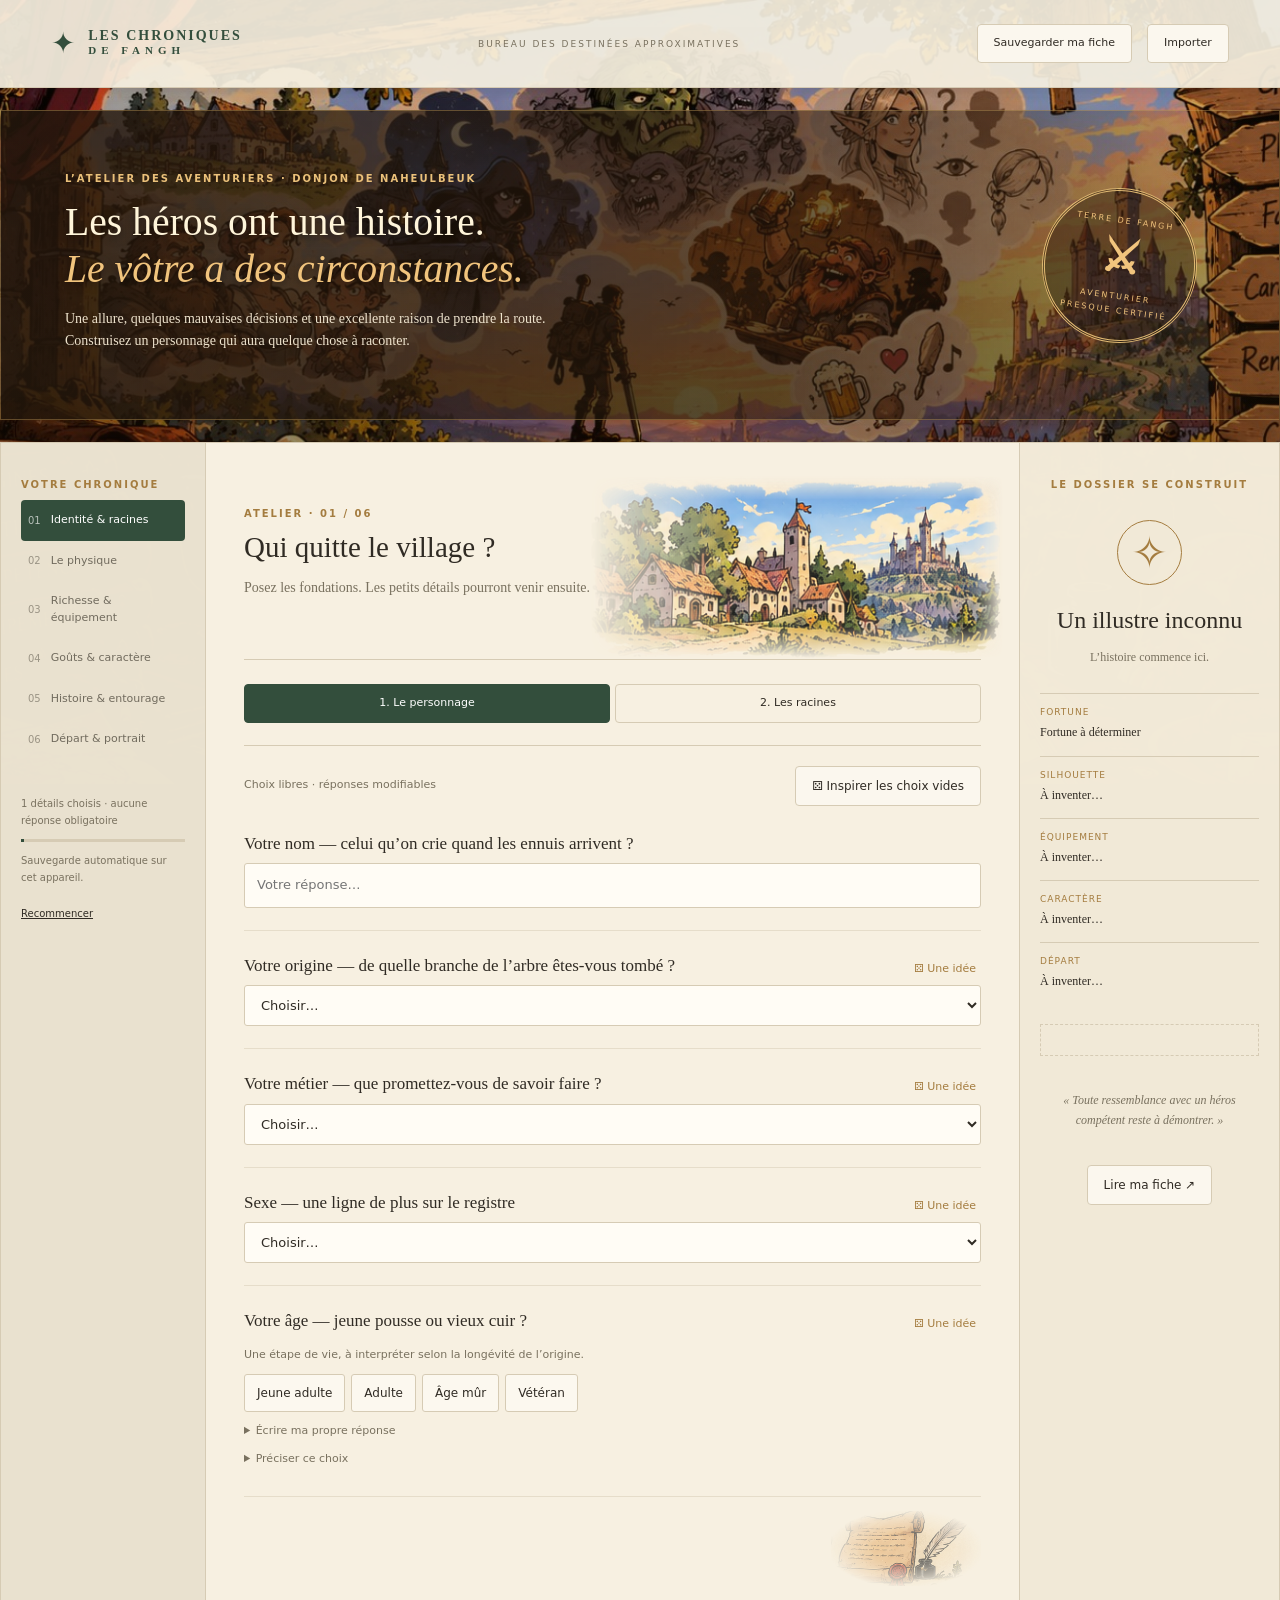
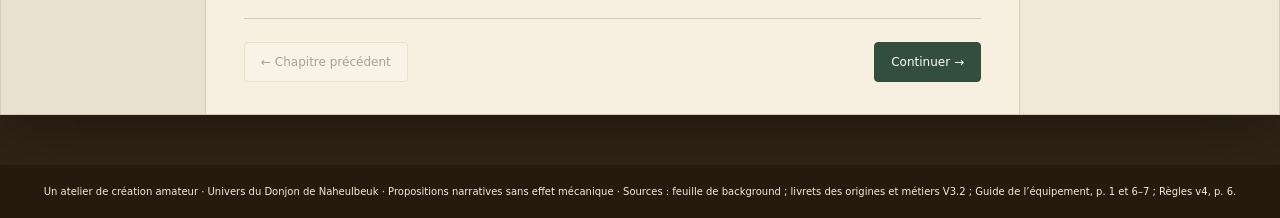
==== commit 9827d6cf: "Add files via upload" ====
--- a/index.html
+++ b/index.html
@@ -1,6 +1 @@
-<!doctype html>
-<html lang="fr"><head><meta charset="utf-8"><meta name="viewport" content="width=device-width,initial-scale=1"><meta name="theme-color" content="#18202d"><meta name="description" content="Analysez vos cinq jets pour découvrir les origines et métiers accessibles dans le JDR Naheulbeuk."><title>Création de personnage · Naheulbeuk</title><link rel="stylesheet" href="styles.css"></head>
-<body><main class="shell"><header class="top"><div><p class="eyebrow">DONJON DE NAHEULBEUK · AIDE À LA CRÉATION</p><h1>Que faire de vos tirages&nbsp;?</h1><p class="intro">Lancez vos cinq dés ou saisissez vos résultats. Explorez les origines, les métiers et les possibilités ouvertes par un échange.</p></div><div class="sigil" aria-hidden="true">✦<small>5D6</small></div></header>
-<section class="input-panel" aria-labelledby="input-title"><div class="section-top"><h2 id="input-title">Vos cinq dés</h2><span>Cliquez sur chaque dé pour le lancer · COU · INT · CHA · AD · FOR</span></div><form id="dice-form" novalidate><label class="dice-mode" for="dice-entry-mode">Comment obtenir vos résultats ? <select id="dice-entry-mode"><option value="random">Lancer les dés ici</option><option value="manual">Saisir mes propres tirages</option></select></label><p class="dice-mode-help">Un dé lancé garde son résultat. Pour retenter votre chance, il faut tous les recommencer. Changer de mode efface aussi les cinq dés.</p><div class="dice-grid" id="dice-grid"></div><div class="form-foot"><p>Chaque résultat de 1 à 6 reçoit automatiquement <strong>+7</strong> pour devenir une caractéristique de 8 à 13.</p><div class="form-actions"><button type="button" class="random-roll" id="roll-random">Lancer les dés restants <span aria-hidden="true">⚄</span></button><button type="submit" class="primary" id="analyze-dice" disabled>Analyser mes tirages <span aria-hidden="true">↗</span></button></div></div><div class="dice-reset-row"><button type="button" class="dice-reset" id="reset-dice">Je relance… mais chut, pas un mot au MJ !</button><small>Efface les cinq dés. Même celui qui avait fait 6.</small></div><p id="dice-status" class="dice-status" role="status" aria-live="polite" aria-atomic="true"></p></form><p id="form-error" class="error" role="alert" hidden></p></section>
-<section id="results" class="results" hidden aria-live="polite"><div class="results-head"><div><p class="eyebrow">RÉSULTATS</p><h2>Vos possibilités</h2><p id="roll-summary"></p></div><div class="summary-badges" id="summary-badges"></div></div><div class="browser-layout"><div class="possibilities" id="possibilities" aria-label="Origines et métiers possibles"></div><aside class="selection-panel" id="selection-panel" aria-live="polite"><div class="empty-selection"><span aria-hidden="true">✧</span><h3>Votre personnage prend forme ici</h3><p>Choisissez une origine et un métier dans la liste. Leurs caractéristiques et compétences apparaîtront à cet endroit.</p></div></aside></div><div class="legacy-detail" hidden><div class="mode-row" role="group" aria-label="Afficher les possibilités"><button class="mode active" data-mode="all" type="button">Toutes</button><button class="mode" data-mode="direct" type="button">Sans échange</button><button class="mode" data-mode="swap" type="button">Avec échange</button></div><p class="hint">Un échange permute deux caractéristiques une seule fois. Les profils combinés possèdent déjà leur origine et leur métier.</p><div id="origin-list" class="origin-list"></div></div><details class="method"><summary>Comment sont calculées les valeurs&nbsp;?</summary><p>Les seuils portent sur les caractéristiques affichées. La Force au-dessus de 12 augmente les dégâts de contact et à distance de 1 par point ; à 8 ou moins, elle réduit l’impact de 1. L’Adresse au-dessus de 12 accorde +1 en Attaque ou Parade, au choix ; à 8 ou moins, elle impose −1 dans l’une des deux. L’Intelligence au-dessus de 12 ajoute 1 dégât de sort par point lorsque le sort est concerné.</p><p>Les moyennes sont arrondies au supérieur, à l’avantage du joueur : MAGPHYS = (INT + AD) / 2 ; MAGPSY = (INT + CHA) / 2 ; RESMAG = (COU + INT + FOR) / 3. Par exemple, INT 11 et CHA 12 donnent MAGPSY 12. Les EV du mage obtenues par division suivent le même arrondi.</p><p>Les valeurs d’AT/PRD propres à une origine ou un métier sont appliquées avant les choix indiqués. L’Assassin a déjà son bonus d’Adresse inclus dans AT 11. Les possibilités Homme-bête sont signalées comme soumises au tirage de version et aux choix du MJ. Les spécialités de Mage et les divinités restent hors du périmètre.</p><p>Sources : Règles de base v4 ; Livret des origines et métiers V3.2 ; Livret des compétences V3 ; suppléments fournis. Les profils issus de suppléments non officiels sont signalés.</p></details></section>
-<footer>Assistant de lecture des règles · Les choix optionnels et l’équipement restent à compléter sur la fiche de personnage.</footer></main><dialog id="moote-info" class="moote-dialog" aria-labelledby="moote-info-title"><h2 id="moote-info-title">Non officiel mais super fun</h2><p>Ces quatre profils viennent du supplément Semi-hommes du Mooté : Semi-homme de la Loi, mage culinaire hobbit, paladin de Picrate et paladin de Jord’hun.</p><p>Chacun forme un profil complet avec ses propres règles. Leur utilisation demande l’accord de votre MJ. La cuisine, le jardinage et les tavernes n’attendent plus que vous !</p><form method="dialog"><button type="submit" class="primary">Compris, j’en parle au MJ !</button></form></dialog><script type="module" src="app.js"></script></body></html>
+<!doctype html><html lang="fr"><meta charset="utf-8"><meta name="viewport" content="width=device-width,initial-scale=1"><meta name="description" content="Un atelier de background pour vos aventuriers du Donjon de Naheulbeuk. Choisissez, inventez, racontez."><title>Les Chroniques de Fangh — Atelier de background</title><link rel="stylesheet" href="style.css"><body><header><a class="brand" href="#">✦ <span>LES CHRONIQUES <small>DE FANGH</small></span></a><span class="topnote">BUREAU DES DESTINÉES APPROXIMATIVES</span><button id="save">Sauvegarder ma fiche</button><button id="load">Importer</button><input id="file" type="file" accept="application/json" hidden></header><div class="intro"><div><p class="eyebrow">L’ATELIER DES AVENTURIERS · DONJON DE NAHEULBEUK</p><h1>Les héros ont une histoire.<br><em>Le vôtre a des circonstances.</em></h1><p>Une allure, quelques mauvaises décisions et une excellente raison de prendre la route.<br>Construisez un personnage qui aura quelque chose à raconter.</p></div><div class="seal" aria-hidden="true"><span>TERRE DE FANGH</span><b>⚔</b><span>AVENTURIER<br>PRESQUE CERTIFIÉ</span></div></div><main><aside><p class="eyebrow">VOTRE CHRONIQUE</p><nav id="steps" aria-label="Étapes de création"></nav><div class="asidefoot"><span id="progressText"></span><div class="track"><div id="progress"></div></div><p>Sauvegarde automatique sur cet appareil.</p><button id="reset" class="quiet">Recommencer</button></div></aside><section class="workspace"><div id="editor"></div><div class="bottomnav"><button id="prev">← Chapitre précédent</button><button id="next" class="primary">La suite de l’histoire →</button></div></section><aside class="preview"><p class="eyebrow">LE DOSSIER SE CONSTRUIT</p><div class="crest">✧</div><h2 id="charName">Un illustre inconnu</h2><p id="charDesc">L’histoire commence ici.</p><div id="recap"></div><p class="inknote">« Toute ressemblance avec un héros compétent reste à démontrer. »</p><button id="showSheet">Lire ma fiche ↗</button></aside></main><footer>Un atelier de création amateur · Univers du Donjon de Naheulbeuk · Propositions narratives sans effet mécanique · Sources : feuille de background ; livrets des origines et métiers V3.2 ; Guide de l’équipement, p. 1 et 6–7 ; Règles v4, p. 6.</footer><dialog id="modal"><button id="close" class="close" aria-label="Fermer">×</button><div id="modalbody"></div></dialog><div id="toast" role="status"></div><script src="data.js"></script><script src="geography-data.js"></script><script src="geography.js"></script><script src="geography-landscapes.js"></script><script src="relationships.js"></script><script src="appearance.js"></script><script src="vendor/pdf-lib.min.js"></script><script src="portrait.js"></script><script src="narrative.js"></script><script src="pdf-export.js"></script><script src="illustrations.js"></script><script src="finale.js"></script><script src="app.js"></script></body></html>
--- a/style.css
+++ b/style.css
@@ -0,0 +1,87 @@
+:root{--paper:#f6efdd;--ink:#302b24;--muted:#79715f;--green:#334e3c;--gold:#a47c3f;--line:#d6cbb4}*{box-sizing:border-box}body{margin:0;background:#eee6d3;color:var(--ink);font:15px/1.6 Georgia,serif;background-image:radial-gradient(#8e795517 .7px,transparent .7px);background-size:6px 6px}button,input,select,textarea{font:inherit}button,a,input,select,textarea{outline-offset:4px}button{cursor:pointer;border:1px solid var(--line);background:#fbf7ee;color:var(--ink);padding:10px 16px;border-radius:4px;font:12px/1.5 system-ui}button:hover{border-color:var(--gold);background:#e9dfc8}header{height:88px;border-bottom:1px solid var(--line);display:flex;align-items:center;gap:15px;padding:0 4vw;background:#f6efdf}.brand{display:flex;gap:13px;color:var(--green);text-decoration:none;font-size:29px;line-height:1.1}.brand span{font:bold 14px Georgia;letter-spacing:2px}.brand small{display:block;font-size:11px;letter-spacing:5px}.topnote{margin:auto;font:9px system-ui;letter-spacing:2px;color:var(--muted)}.intro{max-width:1440px;margin:auto;padding:44px 5vw 38px;display:flex;align-items:center;justify-content:space-between;gap:20px}.eyebrow{font:10px system-ui;letter-spacing:2px;color:var(--gold);font-weight:650}h1{font-size:clamp(30px,3.1vw,46px);line-height:1.18;font-weight:400;margin:15px 0}h1 em{color:var(--green)}.intro p:not(.eyebrow){color:var(--muted);font-size:14px}.seal{transform:rotate(8deg);width:155px;height:155px;border:3px double #a18556;border-radius:50%;display:flex;flex-direction:column;align-items:center;justify-content:center;color:#9c7c49;flex-shrink:0}.seal span{font:8px/1.7 system-ui;letter-spacing:2px;text-align:center}.seal b{font-size:45px;line-height:1.4}main{max-width:1440px;margin:0 auto 50px;display:grid;grid-template-columns:210px minmax(0,1fr) 270px;background:var(--paper);border:1px solid var(--line);box-shadow:0 16px 40px #4d3b1c0d}aside{padding:26px 20px}main>aside:first-child{background:#e9e2cf;border-right:1px solid var(--line)}nav button{display:flex;gap:10px;align-items:center;text-align:left;border:0;background:none;width:100%;padding:12px 7px;color:#716b5e;font-size:12px}nav button.active{background:var(--green);color:#fff}nav button .num{opacity:.65;font-size:10px}nav button .done{margin-left:auto;color:#728661}.asidefoot{margin-top:35px;font:10px/1.7 system-ui;color:var(--muted)}.track{height:3px;background:var(--line);margin:10px 0}.track>div{height:3px;background:var(--green);transition:width .3s}.quiet{border:0;background:transparent;padding-left:0;text-decoration:underline;font-size:10px}.workspace{padding:34px 36px;min-width:0}h2{font-size:29px;line-height:1.3;font-weight:400;margin:10px 0}.lede{color:var(--muted);font-size:14px;margin:0 0 22px}.chapterhead{border-bottom:1px solid var(--line);padding-bottom:18px;margin-bottom:24px}.chapterhead .eyebrow{margin:0}.field{margin:0 0 25px}.field label{display:block;font-size:16px;margin-bottom:7px}.help{font:11px/1.6 system-ui;color:var(--muted);margin:5px 0 10px}input,select,textarea{width:100%;color:var(--ink);border:1px solid var(--line);padding:11px 12px;border-radius:3px;background:#fffcf5;font:13px/1.6 system-ui}textarea{resize:vertical;min-height:85px}.choices{display:flex;flex-wrap:wrap;gap:7px;margin-bottom:10px}.choices button{font-size:11px;padding:8px 10px;text-align:left}.choices button.selected{background:var(--green);border-color:var(--green);color:white}.fieldtop{display:flex;justify-content:space-between;gap:15px}.dice{background:none;padding:0 5px;border:0;white-space:nowrap;color:var(--gold);font-size:11px}.primary{background:var(--green);color:#fff;border-color:var(--green)}.primary:hover{background:#41614a;color:#fff}.bottomnav{display:flex;justify-content:space-between;gap:10px;margin-top:32px;padding-top:23px;border-top:1px solid var(--line)}.preview{border-left:1px solid var(--line);background:#f1ead8;text-align:center}.crest{border:1px solid var(--gold);color:var(--gold);border-radius:50%;width:65px;height:65px;font-size:44px;line-height:65px;margin:30px auto 20px}.preview h2{font-size:24px}.preview>p:not(.eyebrow){font-size:12px;color:var(--muted)}#recap{text-align:left;margin-top:26px}#recap p{font-size:12px;padding:13px 0;border-top:1px solid var(--line);margin:0}#recap b{display:block;font:9px system-ui;letter-spacing:1px;color:var(--gold);margin-bottom:6px}.inknote{font-style:italic;margin:35px 0}.notice{border-left:3px solid var(--gold);padding:12px 15px;background:#e7ddc666;font:12px/1.7 system-ui;margin:18px 0}.toolbar{display:flex;flex-wrap:wrap;gap:8px;margin:22px 0}.sheet h3{font-size:19px;font-weight:400;color:var(--green);border-bottom:1px solid var(--line);padding-bottom:8px;margin-top:26px}.sheet p{font-size:14px;white-space:pre-line}.sheet dl{display:grid;grid-template-columns:155px 1fr;gap:8px 18px;font-size:13px}.sheet dt{color:var(--muted)}.sheet dd{margin:0;white-space:pre-line}.tag{font:10px system-ui;color:var(--gold);letter-spacing:2px}.decorgrid{display:grid;grid-template-columns:1fr 1fr;gap:10px;margin:20px 0}.decor{min-height:115px;position:relative;overflow:hidden;text-align:left;background:linear-gradient(145deg,#d5d9bf,#eee4cc);padding:18px}.decor:before{content:'✧';position:absolute;font:80px Georgia;right:8px;bottom:-18px;color:#64745330}.decor b{display:block;font:16px Georgia;margin-bottom:8px}.decor.selected{outline:2px solid var(--green);background:#dce0cc}.decor small{font-size:11px}.imgpreview{max-width:100%;max-height:500px;display:block;margin:20px auto}.checkline{display:flex;gap:9px;align-items:center;font:12px system-ui}.checkline input{width:auto}dialog{border:1px solid var(--line);border-radius:5px;background:var(--paper);color:var(--ink);max-width:850px;width:92vw;padding:35px;max-height:90vh}dialog::backdrop{background:#1d241bb8}.close{float:right;font-size:20px;padding:0 10px}footer{text-align:center;font:10px/1.7 system-ui;color:var(--muted);padding:0 20px 25px}#toast{position:fixed;bottom:25px;left:50%;transform:translateX(-50%);background:var(--green);color:white;padding:12px 22px;border-radius:4px;font:13px system-ui;display:none;z-index:5}button:disabled{opacity:.4;cursor:default}@media(min-width:1450px){main{margin-left:auto;margin-right:auto}}@media(max-width:1100px){main{grid-template-columns:180px minmax(0,1fr);margin:0 20px 30px}.preview{display:none}.workspace{padding:25px}.topnote{display:none}header{gap:8px}.brand{margin-right:auto}}@media(max-width:650px){header{height:auto;min-height:80px;padding:15px;flex-wrap:wrap}.brand{width:100%;font-size:20px}header button{font-size:10px}.intro{padding:24px}.intro br{display:none}.seal{display:none}main{display:block;margin:0 10px 25px}main>aside:first-child{padding:15px;border-right:0;border-bottom:1px solid var(--line)}nav{display:flex;overflow-x:auto;gap:5px}nav button{width:auto;white-space:nowrap;font-size:10px;padding:8px}.asidefoot{margin-top:8px}.asidefoot p,.asidefoot .quiet{display:none}.workspace{padding:22px 18px}.decorgrid{grid-template-columns:1fr}.bottomnav button{font-size:10px}.sheet dl{grid-template-columns:1fr;gap:4px}.sheet dd{margin-bottom:12px}}@media print{body{background:white}body>header,.intro,body>main,footer,dialog>.close,.toolbar,#toast{display:none!important}dialog{position:static;display:block!important;max-height:none;max-width:none;width:100%;border:0;padding:0;overflow:visible}dialog:not([open]){display:none!important}.sheet h3{break-after:avoid}.sheet dl{break-inside:avoid}.sheet p{orphans:3;widows:3}}
+/* Atelier v2 : choix courts et progression par groupes. */
+.paneltabs{display:flex;gap:5px;flex-wrap:wrap;padding-bottom:22px;border-bottom:1px solid var(--line);margin-bottom:20px}.paneltabs button{flex:1;white-space:nowrap;background:transparent;font-size:11px}.paneltabs button.active{background:var(--green);color:#fff;border-color:var(--green)}.chaptertools{display:flex;align-items:center;justify-content:space-between;gap:15px;margin-bottom:25px}.chaptertools .help{margin:0}.fieldgrid{display:grid;grid-template-columns:1fr;gap:10px}.fieldgrid>.field{border-bottom:1px solid #d6cbb480;padding:0 0 22px;margin-bottom:12px;min-width:0}.field label{font-size:17px}.field label small{font:10px system-ui;color:var(--muted)}.choices{gap:6px;margin:10px 0}.choices button{background:#fcf8ef;font-size:12px;padding:9px 12px;border-radius:3px;min-height:37px}.choices button:disabled{opacity:.32;text-decoration:line-through;cursor:not-allowed}.tick{display:inline-block;width:16px;opacity:.7}.customanswer,.precision{font:11px/1.6 system-ui;color:var(--muted);margin:10px 0 6px}.customanswer summary,.precision summary{cursor:pointer;display:list-item}.customanswer[open],.precision[open]{padding:10px;background:#e9e0cb70}.customanswer input,.precision input{margin-top:8px;font-size:12px}.customanswer button{margin-top:7px;padding:6px 12px}.clearfield{background:none;border:0;color:var(--muted);font-size:10px;padding:2px 0;text-decoration:underline}.kit{padding:20px 22px;background:#e8e8d8;border:1px solid #bfc6b0;border-radius:4px;margin:25px 0 10px}.kit h3{font-size:20px;font-weight:400;margin:8px 0 15px}.kit p:not(.eyebrow):not(.help){white-space:pre-line;font-size:13px}.kit p:first-child{margin-top:0}.kit p:last-child{margin-bottom:0}.wealthtiers{display:grid;grid-template-columns:repeat(5,1fr);gap:6px;margin:15px 0}.wealthcard{padding:12px 5px;min-width:0;background:#efe5cd}.wealthcard b{font:11px/1.4 system-ui;display:block}.wealthcard span{display:block;font:10px system-ui;color:var(--muted);margin-top:7px}.wealthcard.selected{background:var(--green);color:#fff;border-color:var(--green)}.wealthcard.selected span{color:#e4eadb}.goldrow{display:flex;align-items:center;gap:10px;flex-wrap:wrap}.goldrow label{font:11px system-ui;white-space:nowrap}.goldrow select{width:115px}.goldrow #diceFaces{font-size:30px;color:var(--green)}.validation{background:#ede0c8;border-left:3px solid #af783d;padding:10px 14px;font:12px/1.6 system-ui}.migration{font:11px/1.6 system-ui;background:#e4e8db;border:1px solid #bec6b0;padding:10px 12px;margin-bottom:20px}.migration button{border:0;background:none;text-decoration:underline;padding:0;font-size:11px;color:var(--green)}.creatureline{margin:13px 0}.creatureline label{font:12px system-ui}.outputsection{margin-top:25px;padding-bottom:22px;border-bottom:1px solid var(--line)}.outputsection>p:not(.eyebrow):not(.help){font-size:14px}.outputsection .fieldgrid{grid-template-columns:1fr 1fr;margin-top:20px}.outputsection label:not(.checkline){display:block;font:12px system-ui;margin:12px 0 8px}.minioutfit{font:11px system-ui;color:var(--gold);padding:15px;border:1px dashed var(--line);margin-top:20px}.legacy{font:12px system-ui}.legacy dt{color:var(--gold);margin-top:12px}.legacy dd{white-space:pre-line;margin:4px 0 10px}.sheet .tag{line-height:1.8}dialog .sheet dl{grid-template-columns:180px 1fr}nav button{font-size:11px}.bottomnav{position:relative}header button{font-size:11px}.preview{position:relative}.preview #showSheet{position:sticky;top:20px}.help{line-height:1.7}.notice{line-height:1.7}#modalbody{clear:both}.close{position:sticky;top:0;z-index:2;float:right;background:var(--paper)}@media(min-width:1250px){.workspace{padding:32px 38px}main{grid-template-columns:205px minmax(0,1fr) 260px}}@media(max-width:750px){.wealthtiers{grid-template-columns:repeat(3,1fr)}.goldrow button{font-size:10px}.paneltabs button{font-size:10px;padding:8px}.chaptertools{align-items:flex-start}.chaptertools button{font-size:10px}.outputsection .fieldgrid{grid-template-columns:1fr}}@media(max-width:650px){.fieldgrid{gap:4px}.choices button{font-size:11px;padding:8px 10px}.field label{font-size:16px}.paneltabs{gap:5px}.paneltabs button{white-space:normal}.wealthtiers{grid-template-columns:repeat(2,1fr)}.wealthcard:last-child{grid-column:1/-1}.goldrow{gap:8px}.kit{padding:15px}.decorgrid{grid-template-columns:1fr 1fr}.decor{padding:12px;min-height:115px}.decor b{font-size:15px}.decor small{font-size:10px}.outputsection .toolbar button{font-size:10px}dialog{padding:20px}dialog .sheet dl{grid-template-columns:1fr}.chaptertools>.help{max-width:110px}}@media print{.sheet h3{break-after:avoid}.sheet p{white-space:pre-line}.sheet dl{break-inside:auto}.sheet dt,.sheet dd{break-inside:avoid}.sheet dt{break-after:avoid}.sheet .help{font-size:10px}.sheet .tag{font-size:10px}}
+/* Le même atelier illustré accompagne tous les chapitres. */
+body{background:#302417 url('assets/atelier-fangh.jpg') center top / cover fixed no-repeat;position:relative;isolation:isolate}body:before{content:'';position:fixed;inset:0;background:linear-gradient(180deg,#20140715,#20140755 35%,#2014078a);z-index:-1;pointer-events:none}header{background:#f6efdfed;box-shadow:0 4px 20px #1e100d35}.intro{min-height:310px;margin:22px auto;padding-top:38px;padding-bottom:38px;background:linear-gradient(90deg,#24170cdb 0%,#24170c9c 60%,#24170c18);border:1px solid #c5a05b66;box-shadow:0 10px 28px #1e100d33}.intro h1{color:#fff5da;text-shadow:0 2px 8px #0008}.intro h1 em{color:#f1c47d}.intro .eyebrow{color:#ebc17a}.intro p:not(.eyebrow){color:#eee3cd}.seal{color:#f1c47d;border-color:#e1ba73;background:#24170c70;margin-right:18px}main{background:#f6efddf5;box-shadow:0 16px 50px #160b0870}.workspace{background:#f8f1e2f7}main>aside:first-child{background:#e9e2cfee}.preview{background:#f1ead8ed}footer{color:#f7ecd7;background:#25190cd6;padding:18px 25px;margin-top:25px}.sheetbanner{width:100%;height:175px;object-fit:cover;object-position:center;display:block;margin-bottom:25px;border-radius:3px}.sheetportrait{text-align:center;margin:24px 0}.sheetportrait img{max-width:100%;max-height:360px;object-fit:contain;border:1px solid var(--line);background:#ede3cf;padding:8px}.narrative-sheet h2{font-size:32px;color:var(--green)}.narrative-sheet .narrative-category{margin-top:25px}.narrative-sheet .narrative-category h3{font-size:21px;padding:10px 14px;background:#e9dfc6;border-left:3px solid var(--gold);margin-bottom:15px}.narrative-sheet p{line-height:1.75}.narrative-sheet .narrative-category p{white-space:pre-line;margin:10px 0}.narrative-sheet .eyebrow{margin-top:12px}.sheetbanner+ .eyebrow{font-size:9px}@media(max-width:650px){body{background-attachment:scroll;background-size:auto 100vh;background-repeat:repeat-y}.intro{margin:12px 10px;min-height:230px;padding:22px;background:linear-gradient(90deg,#24170ce8,#24170c7a)}.intro p:not(.eyebrow){font-size:13px}.intro h1{font-size:30px}.sheetbanner{height:115px}.narrative-sheet h2{font-size:26px}footer{margin-top:15px}}@media print{body{background:white!important}body:before{display:none}dialog{background:white}.sheetbanner{height:125px}.narrative-category{break-inside:auto}.narrative-category h3{break-after:avoid}.narrative-category p{orphans:3;widows:3}.sheetportrait{break-inside:avoid}.sheetportrait img{max-height:250px}}
+.geography{width:100%;font:13px/1.65 system-ui}.geography>label,.geography .georow label{display:block;font:12px/1.6 system-ui;margin:17px 0 7px}.georow{display:grid;grid-template-columns:170px minmax(0,1fr);gap:12px}.geosources{margin:18px 0}.geosources article{padding:15px 17px;border-left:3px solid var(--gold);background:#e9dfc980;margin:10px 0}.geosources b{display:block;font:18px Georgia;color:var(--green)}.geosources .tag{font-size:9px;letter-spacing:1px}.geosources p{font-size:12px;margin:8px 0}.geosources a,.catalogue a{color:var(--green);font:11px system-ui;text-decoration:underline}.location-preview{white-space:pre-line;padding:13px;background:#dce4d3;border:1px solid #aeba9f;border-radius:3px;margin-top:16px;font:13px/1.7 Georgia}.catalogue{display:grid;grid-template-columns:1fr 1fr;gap:12px;margin-top:20px}.catalogue article{padding:15px;background:#ece2cc;border:1px solid var(--line)}.catalogue article[hidden]{display:none}.catalogue h3{font-size:19px;color:var(--green);margin:0}.catalogue p{font-size:12px}.catalogue button{display:block;margin-top:10px}.sideequipment{font:11px/1.75 system-ui;max-height:65vh;overflow:auto;padding-right:5px}.sideequipment h3{font:19px Georgia;color:var(--green)}.sideequipment p{white-space:pre-line!important;font-size:11px!important}.workspace #equipmentPreview{position:sticky;top:10px;z-index:2;max-height:220px;overflow:auto;background:#e8e8d8fa;box-shadow:0 6px 14px #2e392015;margin:15px 0 28px}.workspace #equipmentPreview h3{font-size:19px}.workspace #equipmentPreview p{font-size:12px}.workspace #equipmentPreview .help{font-size:10px}@media(max-width:650px){.georow{grid-template-columns:1fr}.catalogue{grid-template-columns:1fr}.geography .georow label{margin-top:9px}.workspace #equipmentPreview{top:4px;max-height:160px;margin-bottom:20px}.workspace #equipmentPreview .eyebrow{font-size:8px;letter-spacing:1px}.workspace #equipmentPreview h3{font-size:17px;margin:6px 0}.workspace #equipmentPreview p:not(.help){font-size:11px}}
+.person-card{padding:18px;border:1px solid var(--line);border-radius:4px;background:#eee5d1;margin:14px 0}.person-top{display:flex;align-items:center;justify-content:space-between;gap:15px;margin-bottom:15px}.person-top h3{font:20px Georgia;color:var(--green);margin:0}.person-top button{font-size:10px;padding:5px 9px}.person-grid{display:grid;grid-template-columns:1fr 1fr;gap:12px}.person-card label{font:12px/1.6 system-ui;margin:12px 0 6px}.person-card textarea{min-height:90px}.people-empty{font:14px/1.8 Georgia;background:#eee6d3;border:1px dashed var(--gold);padding:24px;color:var(--muted)}.belief-heading{font:23px Georgia;color:var(--green);padding-top:18px;border-top:2px solid var(--line);margin:15px 0 12px}.event-departure{background:#dce6d5;padding:14px;border:1px solid #a8b59c;line-height:1.8;align-items:flex-start}.event-departure input{margin-top:4px}.event-departure + .help{margin-top:10px}.people-editor .help{font-size:11px}@media(max-width:650px){.person-grid{grid-template-columns:1fr}.person-card{padding:13px}.person-top h3{font-size:18px}.event-departure{padding:11px}}
+.origin-redesign .geo-step{font:600 12px/1.7 system-ui;color:var(--green);letter-spacing:.2px;margin:22px 0 9px}.origin-card{background:#e8e3cf;border:1px solid #bbc6ac;padding:16px;margin:16px 0}.origin-card>b{font:22px Georgia;color:var(--green)}.origin-card>p{font:12px/1.7 system-ui}.origin-card button{font-size:11px}.geo-results{display:grid;gap:7px;max-height:300px;overflow:auto;margin:10px 0}.geo-results button{text-align:left;display:flex;flex-direction:column;gap:4px;background:#fcf7eb}.geo-results b{font:16px Georgia;color:var(--green)}.geo-results small{font:10px/1.5 system-ui;color:var(--muted)}.origin-redesign .checkline{font:12px/1.8 system-ui;margin-bottom:22px}.origin-redesign .location-preview{margin:22px 0 15px}.fieldtop label{line-height:1.5;max-width:90%}@media(max-width:650px){.origin-card{padding:13px}.origin-redesign .geo-step{margin-top:18px}.geo-results{max-height:230px}.fieldtop label{font-size:15px}}
+.catalogue-root{border:1px solid var(--line);background:#e7dec8;margin:15px 0;padding:12px}.catalogue-root>summary{cursor:pointer;font:bold 19px Georgia;color:var(--green);padding:6px}.catalogue-root small{font:10px system-ui;color:var(--muted);margin-left:10px}.catalogue-region{background:#f7efdf;border:1px solid var(--line);padding:10px;margin:10px 0 0 12px}.catalogue-region>summary{font:16px Georgia;cursor:pointer;color:var(--green)}.creature-preference{border:1px solid var(--line);padding:14px;margin:16px 0;background:#eee6d4}.creature-preference h3{font:18px/1.5 Georgia;color:var(--green)}.creature-preference details{padding:9px 0;border-top:1px solid var(--line)}.creature-preference summary{cursor:pointer;font:12px system-ui}.selected-creatures{display:flex;gap:5px;flex-wrap:wrap;margin-bottom:12px}.selected-creatures button{font-size:10px;background:var(--green);color:white;padding:5px 8px}.creature-preference>label{font:12px/1.6 system-ui;margin-top:12px}.creature-preference .checkline{padding:12px;background:#e1e7d7}.hair-row-label{font:12px system-ui;color:var(--green)}@media(max-width:650px){.catalogue-root{padding:8px}.catalogue-region{margin-left:5px}.creature-preference{padding:10px}.catalogue-root>summary{font-size:17px}}
+.portrait-editor{display:flex;align-items:flex-start;gap:20px;margin:18px 0}.portrait-frame{position:relative;display:block;overflow:hidden;flex:0 0 145px;width:145px;aspect-ratio:4/5;padding:0;border:1px solid #9b8257;border-radius:2px;background:#f3eddf;color:var(--green);text-align:center}.portrait-frame img{display:block;width:100%;height:100%;object-fit:cover}.portrait-frame span{display:block;line-height:1.7;padding:12px;font:16px/1.7 Georgia}.portrait-frame small{font:11px/1.5 system-ui}.portrait-settings{flex:1;min-width:0}.portrait-settings label{display:block;font:11px system-ui;margin:9px 0}.portrait-settings input[type=range]{display:block;width:100%;padding:0;margin-top:5px;accent-color:var(--green)}.sheet-first{display:grid;grid-template-columns:145px 1fr;gap:22px;align-items:start;border-bottom:1px solid var(--line);padding-bottom:16px;margin-bottom:18px}.sheet-first .portrait-editor{display:block;margin:0}.sheet-first .portrait-settings{margin-top:12px}.narrative-sheet{background:#fffdf8}.narrative-sheet .narrative-category h3{font:600 19px/1.3 Georgia;color:#344b3a;border-bottom:1px solid #c8b68c;padding-bottom:6px;margin:21px 0 9px}.narrative-category h3 span{font:10px system-ui;color:#8b7044;margin-right:5px}.narrative-sheet .narrative-category p{font:15px/1.5 Georgia;margin:7px 0;white-space:pre-line}.narrative-sheet .sheet-first h2{font:30px/1.15 Georgia}.narrative-sheet .sheetbanner{display:none}@media(max-width:550px){.portrait-editor{gap:12px}.portrait-frame{flex-basis:115px;width:115px}.sheet-first{grid-template-columns:115px 1fr;gap:14px}.sheet-first .portrait-settings{grid-column:1/-1}.narrative-sheet .sheet-first h2{font-size:24px}}@media print{.portrait-settings,.sheet [data-pdf]{display:none!important}.portrait-frame{border:1px solid #aaa;pointer-events:none}.narrative-sheet{background:white!important}.sheet-first{grid-template-columns:120px 1fr}.narrative-sheet .narrative-category p{font-size:11pt;line-height:1.25}.narrative-sheet .narrative-category h3{font-size:14pt}}
+.recap-row{display:grid;grid-template-columns:minmax(110px,30%) 1fr;gap:12px;border-bottom:1px solid #d8cfbd70;padding:5px 0;font:13px/1.4 Georgia}.recap-row b{font-weight:600;color:#354536}.recap-row span{white-space:pre-line;overflow-wrap:anywhere}@media(max-width:500px){.recap-row{grid-template-columns:1fr;gap:2px}}@media print{.recap-row{font-size:10pt;grid-template-columns:145px 1fr;break-inside:avoid}}
+.narrative-sheet{position:relative;isolation:isolate}.narrative-sheet::after{content:"";position:absolute;right:0;bottom:22px;width:330px;height:220px;background:url('assets/pdf/souvenirs-v1.png') center/contain no-repeat;opacity:.15;pointer-events:none;z-index:-1}@media print{.narrative-sheet::after{display:none}}
+
+/* Dessins intégrés au papier : fenêtres sur les deux planches du projet. */
+.form-art{position:relative;aspect-ratio:var(--art-ratio);overflow:hidden;pointer-events:none;user-select:none;mix-blend-mode:multiply}
+.form-art img{position:absolute;display:block;max-width:none;height:auto;pointer-events:none}
+.chapterhead{position:relative;isolation:isolate;min-height:185px;padding-right:37%;display:flex;flex-direction:column;justify-content:center}
+.chapterhead>.eyebrow,.chapterhead>h2,.chapterhead>.lede{position:relative;z-index:1}
+.chapterhead>.lede{margin-bottom:8px}
+.chapter-art{position:absolute;right:-22px;top:50%;transform:translateY(-50%);width:min(56%,var(--art-max-width));opacity:.88;z-index:0;-webkit-mask-image:linear-gradient(90deg,transparent 0%,#000 34%,#000 93%,transparent),linear-gradient(0deg,transparent,#000 18%,#000 87%,transparent);-webkit-mask-composite:source-in;mask-image:linear-gradient(90deg,transparent 0%,#000 34%,#000 93%,transparent),linear-gradient(0deg,transparent,#000 18%,#000 87%,transparent);mask-composite:intersect}
+.form-signature{width:min(150px,var(--signature-max-width));margin:2px 0 12px auto;opacity:.53;-webkit-mask-image:radial-gradient(ellipse at center,#000 30%,transparent 74%);mask-image:radial-gradient(ellipse at center,#000 30%,transparent 74%)}
+@media(min-width:1101px) and (max-width:1270px){.chapterhead{padding-right:32%}.chapter-art{width:min(49%,var(--art-max-width));opacity:.7}.chapterhead h2{font-size:26px}}
+@media(max-width:720px){.chapterhead{min-height:155px;padding-right:17%;padding-bottom:20px}.chapter-art{right:-12px;width:min(57%,var(--art-max-width));opacity:.28;-webkit-mask-image:linear-gradient(90deg,transparent,#000 65%),linear-gradient(0deg,transparent,#000 30%,#000 80%,transparent);mask-image:linear-gradient(90deg,transparent,#000 65%),linear-gradient(0deg,transparent,#000 30%,#000 80%,transparent)}.chapterhead h2{font-size:27px}.chapterhead .lede{max-width:94%}.form-signature{width:min(120px,var(--signature-max-width));opacity:.4}}
+@media print{.form-art{display:none!important}.chapterhead{padding-right:0;min-height:0}}
+
+/* Origine géographique : sélections successives, sans catalogue séparé. */
+.origin-flow .geo-stage{margin:0 0 20px;padding:0 0 18px;border-bottom:1px solid #d6cbb480;animation:geo-unfold .18s ease-out}
+.origin-flow .geo-stage h3{font:600 14px/1.6 Georgia;color:var(--green);margin:0 0 10px}
+.origin-flow>.checkline{margin-bottom:22px}
+.origin-flow .geo-substage{margin-left:15px;padding-left:14px;border-left:2px solid #b9c5ad}
+.origin-flow .choices{gap:7px}
+.origin-flow .choices button{font:12px/1.5 system-ui;min-height:40px;padding:9px 12px}
+.origin-flow .geo-place-choices{max-height:340px;overflow-y:auto;padding:4px 4px 8px 0;scrollbar-width:thin}
+.origin-flow .geo-source-note{margin:12px 0;font:11px/1.7 system-ui;color:var(--muted)}
+.origin-flow .geo-source-note summary{cursor:pointer;color:var(--green)}
+.origin-flow .geo-source-note .geosources{margin:8px 0}
+.origin-flow .geo-source-note p{margin:8px 0}
+.origin-flow .geo-mj{border-left:2px solid var(--gold);padding-left:10px;margin:0 0 18px}
+.origin-flow .geo-stage>label:not(.help){display:block;font:12px/1.6 system-ui;margin:12px 0 7px}
+.origin-flow #geoSearch{margin-bottom:10px}
+@keyframes geo-unfold{from{opacity:.3;transform:translateY(4px)}to{opacity:1;transform:translateY(0)}}
+@media(prefers-reduced-motion:reduce){.origin-flow .geo-stage{animation:none}}
+@media(max-width:650px){.origin-flow .geo-stage h3{font-size:14px}.origin-flow .choices button{font-size:11px}.origin-flow .geo-substage{margin-left:5px;padding-left:10px}.origin-flow .geo-place-choices{max-height:300px}}
+
+.origin-flow .geo-named-places{font:11px/1.7 system-ui;color:var(--muted);margin:16px 0 8px}
+.origin-flow .geo-named-places>summary{cursor:pointer;color:var(--green)}
+.origin-flow .geo-named-places[open]{padding-top:8px;border-top:1px solid var(--line)}
+.origin-flow .geo-landscape-choices button{text-align:left}
+/* Une fin de parcours lisible : départ, portrait facultatif, fiche terminée. */
+.finale{font:13px/1.7 system-ui}
+.finale .finish-block{padding:0 0 24px;margin:0 0 24px;border-bottom:1px solid var(--line)}
+.finale .finish-block:last-child{border-bottom:0;margin-bottom:0;padding-bottom:0}
+.finale h3{font:22px/1.4 Georgia;color:var(--green);margin:0 0 14px}
+.finale h3>span{font:11px/1.5 system-ui;color:var(--gold);display:inline-flex;align-items:center;justify-content:center;border:1px solid var(--line);border-radius:50%;width:25px;height:25px;vertical-align:middle;margin-right:7px}
+.finale h4{font:17px/1.5 Georgia;color:var(--green);margin:18px 0 10px}
+.finale label:not(.checkline){display:block;font:12px/1.6 system-ui;margin:13px 0 7px}
+.finale .checkline{align-items:flex-start;line-height:1.7;margin:14px 0}
+.finale .checkline input{margin-top:4px;flex:0 0 auto}
+.finish-details{margin:15px 0;font:12px/1.7 system-ui}
+.finish-details>summary{cursor:pointer;color:var(--green);padding:5px 0}
+.finish-details[open]>summary{margin-bottom:10px}
+.finish-details .field{margin-top:18px}
+.skip-portrait{display:flex;flex-wrap:wrap;gap:8px 15px;align-items:center;margin-top:25px}
+.skip-portrait .help{margin:0}
+.portrait-routes{display:grid;grid-template-columns:1fr 1fr;gap:12px;margin-bottom:25px}
+.portrait-routes button{text-align:left;padding:17px;min-width:0}
+.portrait-routes button b{font:18px/1.4 Georgia;display:block;margin-bottom:7px}
+.portrait-routes button span{font:11px/1.6 system-ui;display:block;color:var(--muted)}
+.portrait-routes button.selected{border:2px solid var(--green);padding:16px;background:#e4e8d9}
+.finish-settings{display:grid;grid-template-columns:1fr 1fr;gap:14px}
+.style-reference{display:block;max-width:100%;max-height:180px;object-fit:contain;margin:12px 0}
+.finish-identity{display:flex;gap:20px;align-items:center}
+.finish-identity>div:last-child{min-width:0;overflow-wrap:anywhere}
+.finish-identity h3{margin-bottom:6px;font-size:26px}
+.finish-identity p{margin:0 0 8px;color:var(--muted)}
+.finish-portrait{width:95px;aspect-ratio:4/5;flex-shrink:0;overflow:hidden}
+.finish-portrait img{display:block;width:100%;height:100%;object-fit:cover}
+.finish-recap{margin-top:15px}
+.finish-recap .narrative-category h3{font-size:18px;margin-top:20px}
+.finale .toolbar{margin:15px 0 10px}
+.finale .story-button{max-width:100%;white-space:normal;text-align:left;font-size:13px;padding:13px 18px;margin-top:3px}
+.story-instructions{padding-left:16px;border-left:2px solid #c5b58d;margin-top:18px}
+.story-instructions ol{padding-left:20px;margin:10px 0}
+.story-instructions li{padding:3px 0}
+.finish-joke{font:italic 14px/1.7 Georgia;color:var(--muted)}
+.finale textarea[readonly]{font:11px/1.65 system-ui;min-height:150px;background:#f3eddf}
+@media(max-width:650px){.portrait-routes{grid-template-columns:1fr;gap:9px}.portrait-routes button{padding:13px}.portrait-routes button.selected{padding:12px}.finish-settings{grid-template-columns:1fr;gap:4px}.finale h3{font-size:21px}.finish-identity{gap:13px}.finish-identity h3{font-size:23px}.finale .toolbar{gap:9px}.finale .toolbar button{white-space:normal}.story-instructions{padding-left:11px}.skip-portrait{align-items:flex-start;flex-direction:column}}
